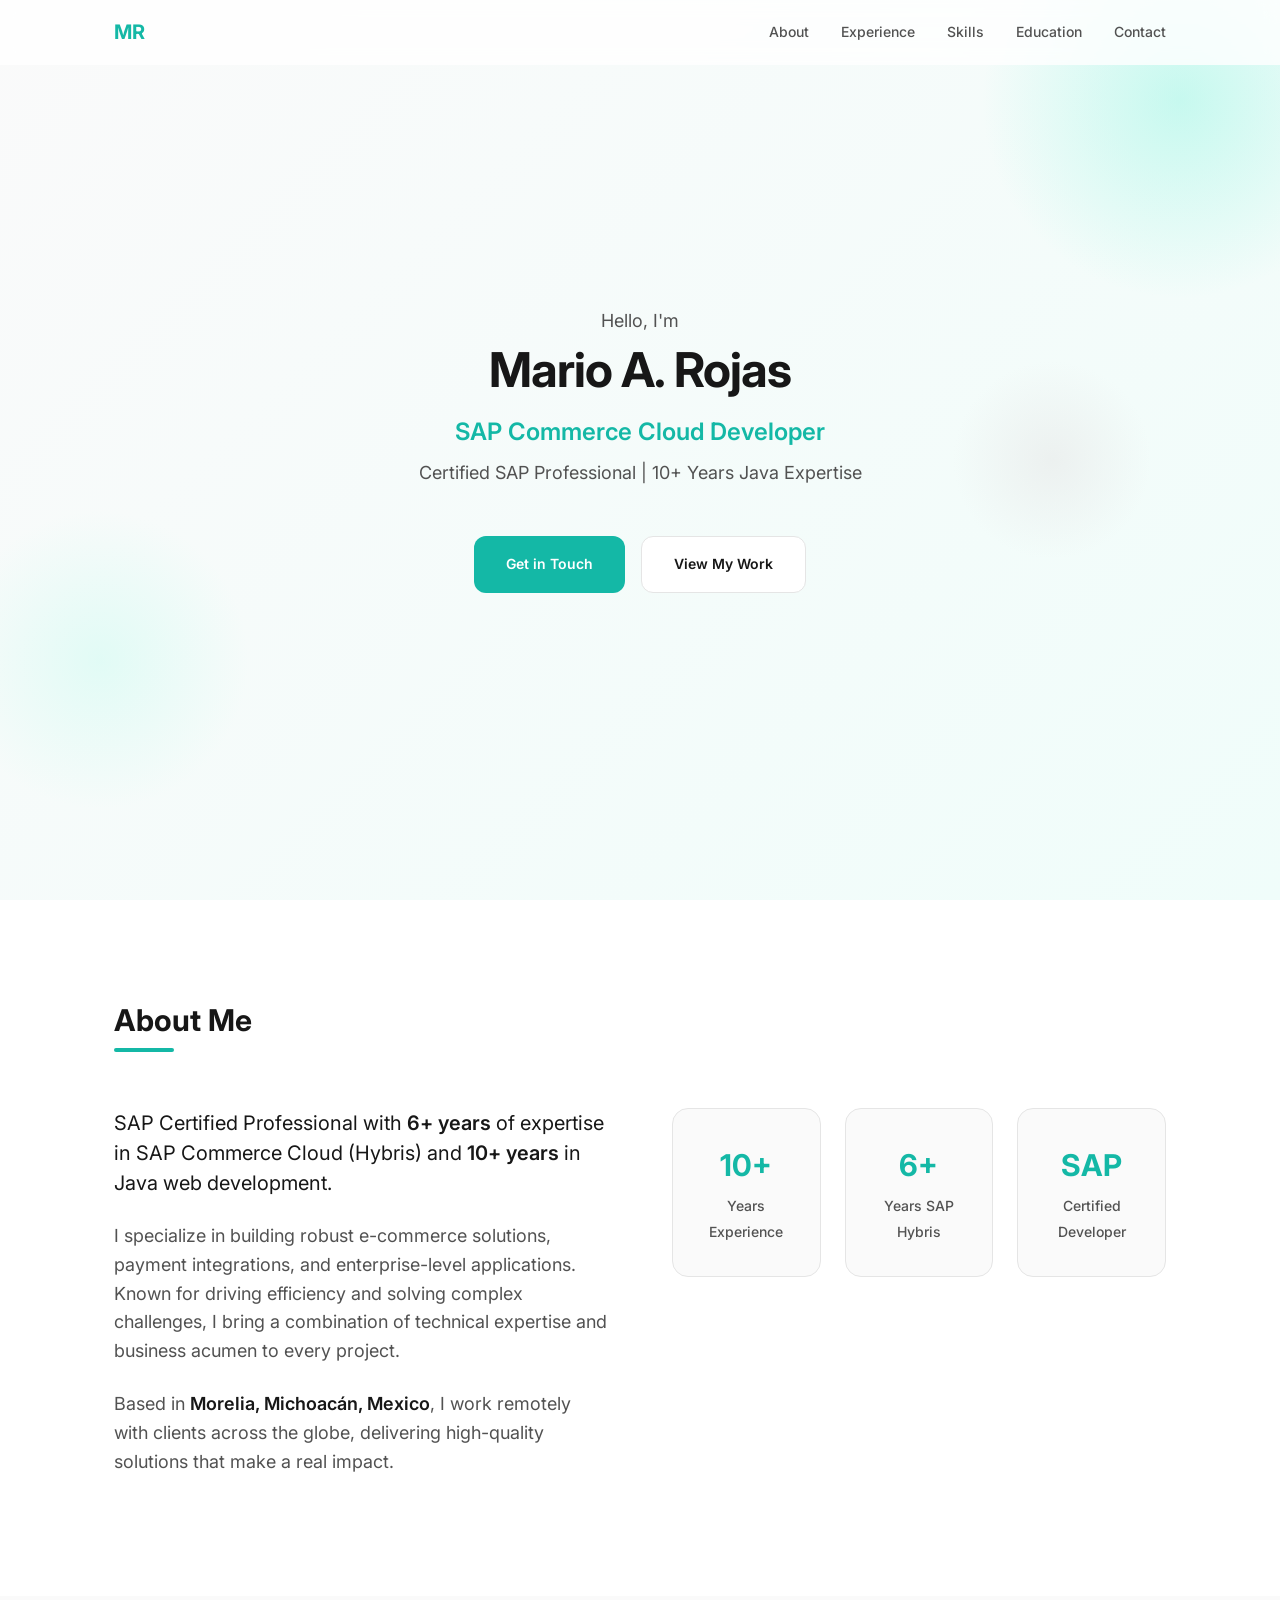
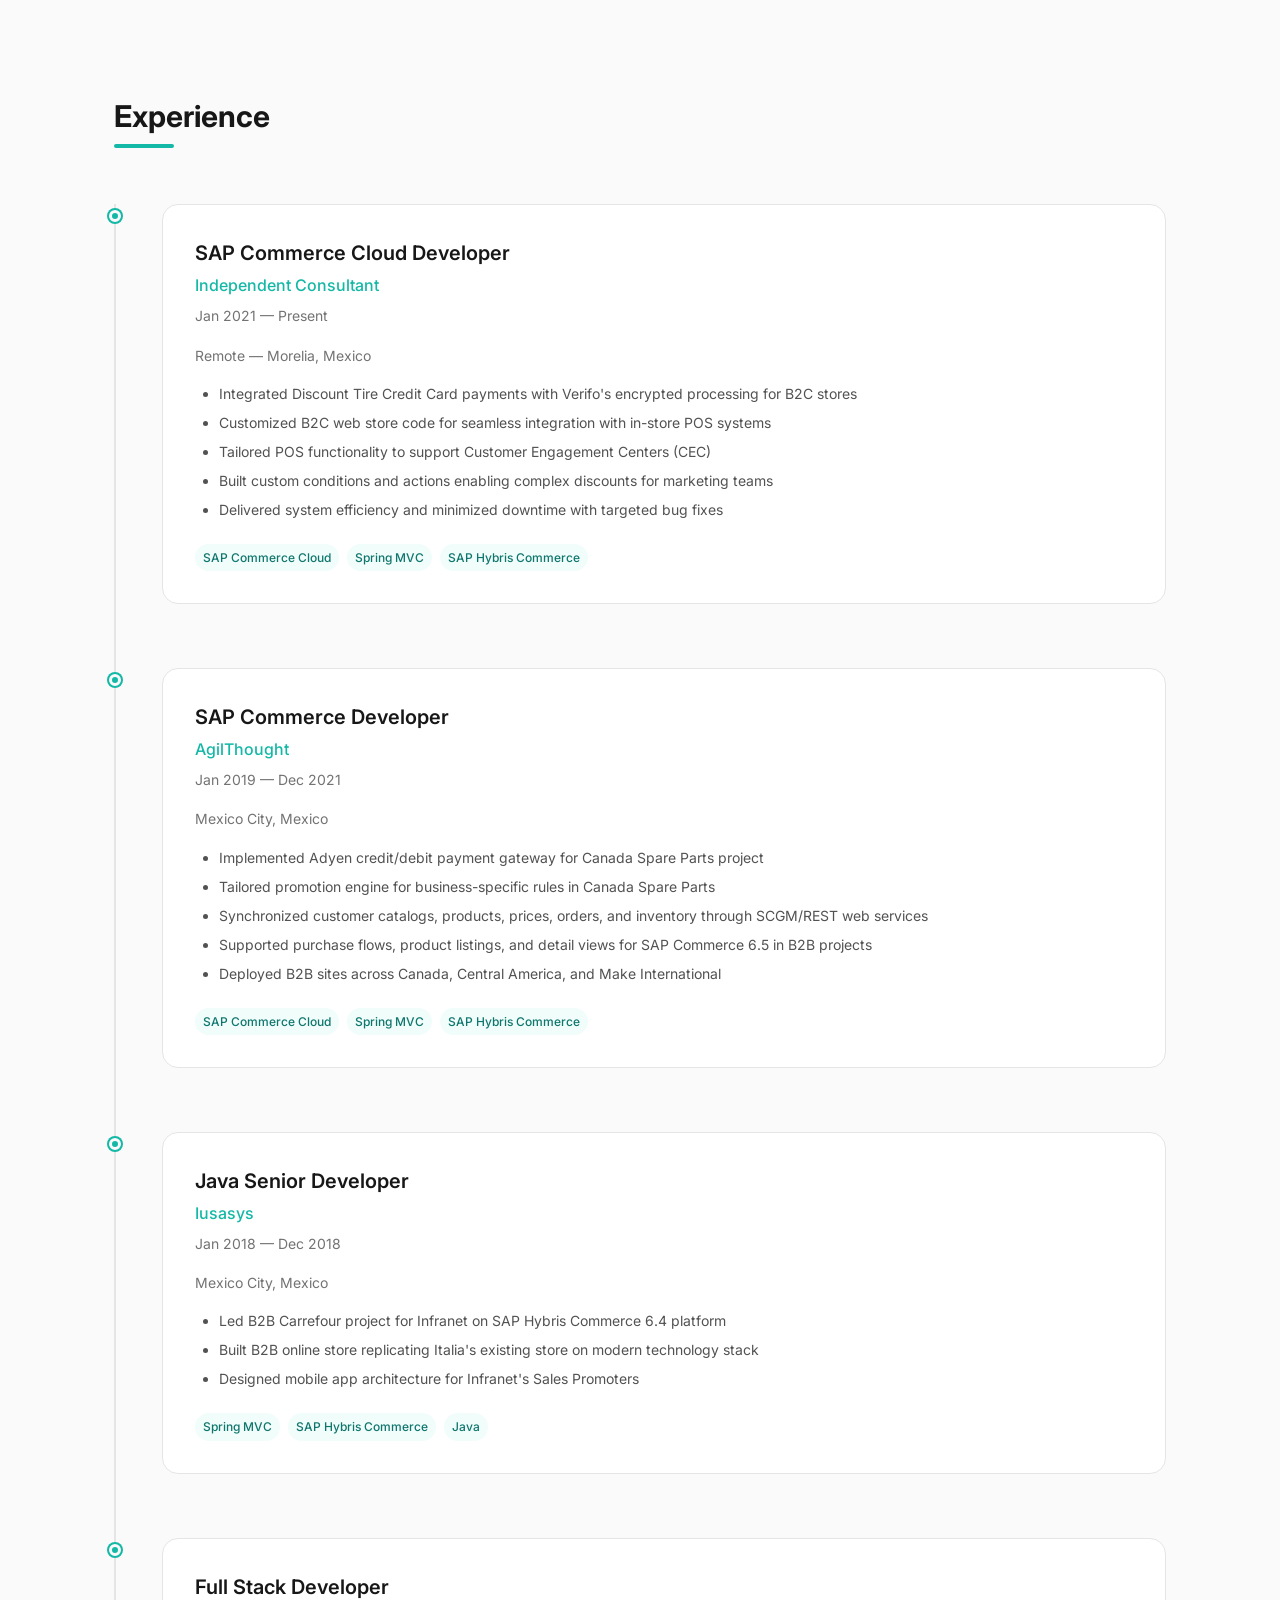
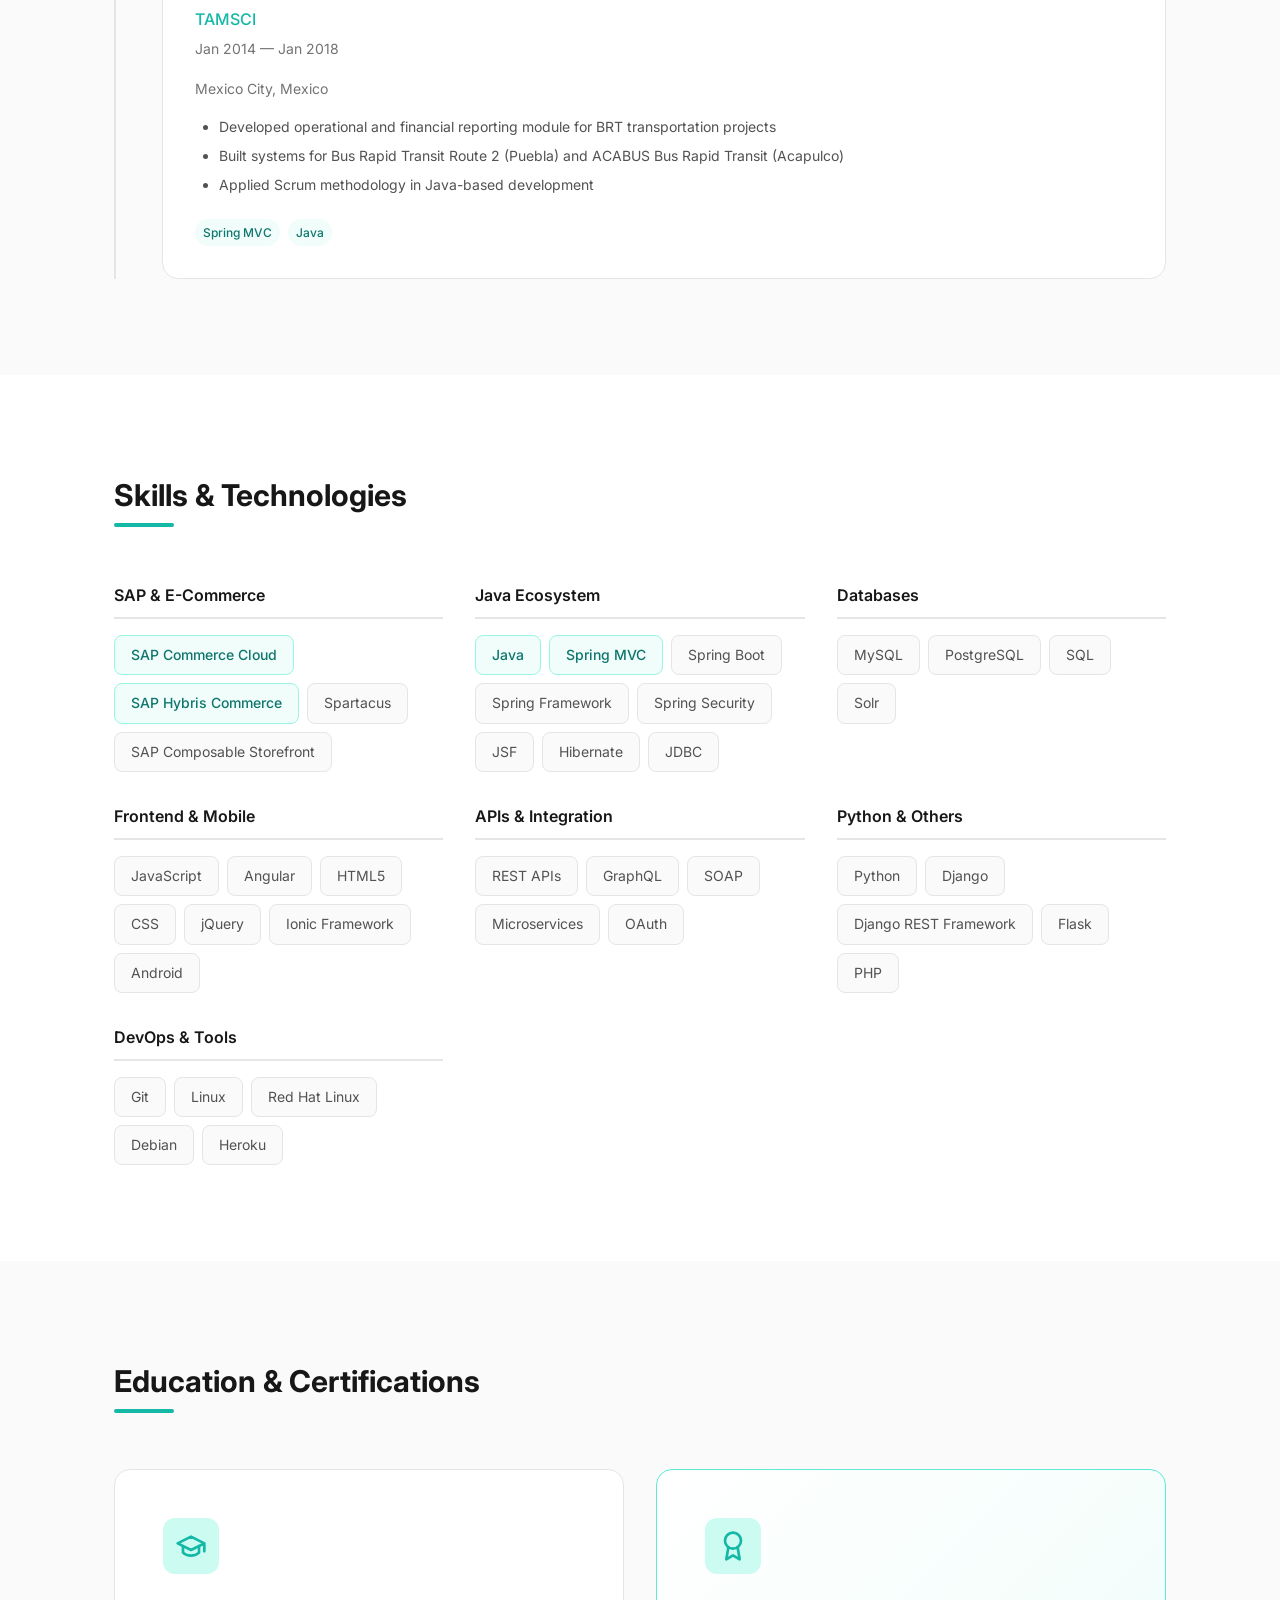
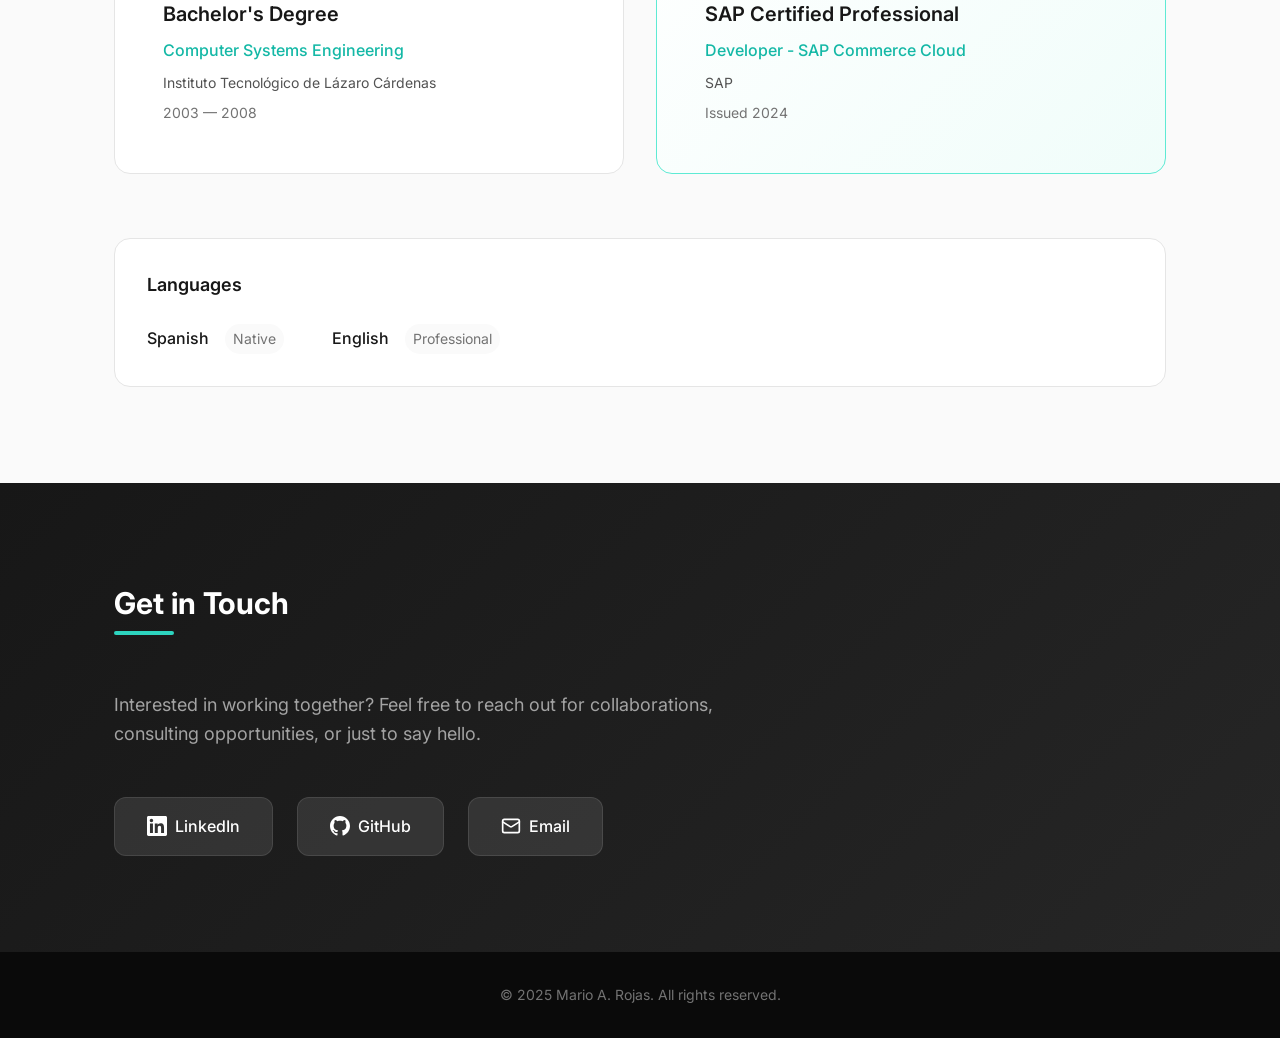
==== index.html @ 33bb339a "Add personal portfolio website with minimalist design Create a clean, aesthetic personal site featur" ====
<!DOCTYPE html>
<html lang="en">
<head>
    <meta charset="UTF-8">
    <meta name="viewport" content="width=device-width, initial-scale=1.0">
    <meta name="description" content="Mario A. Rojas - Certified SAP Commerce Cloud Developer with 10+ years of Java expertise">
    <title>Mario A. Rojas | SAP Commerce Cloud Developer</title>
    <link rel="stylesheet" href="styles.css">
    <link rel="preconnect" href="https://fonts.googleapis.com">
    <link rel="preconnect" href="https://fonts.gstatic.com" crossorigin>
    <link href="https://fonts.googleapis.com/css2?family=Inter:wght@300;400;500;600;700&display=swap" rel="stylesheet">
</head>
<body>
    <nav class="navbar">
        <div class="nav-container">
            <a href="#" class="nav-logo">MR</a>
            <ul class="nav-menu">
                <li><a href="#about">About</a></li>
                <li><a href="#experience">Experience</a></li>
                <li><a href="#skills">Skills</a></li>
                <li><a href="#education">Education</a></li>
                <li><a href="#contact">Contact</a></li>
            </ul>
            <button class="nav-toggle" aria-label="Toggle navigation">
                <span></span>
                <span></span>
                <span></span>
            </button>
        </div>
    </nav>

    <header class="hero">
        <div class="hero-content">
            <p class="hero-greeting">Hello, I'm</p>
            <h1 class="hero-name">Mario A. Rojas</h1>
            <p class="hero-title">SAP Commerce Cloud Developer</p>
            <p class="hero-subtitle">Certified SAP Professional | 10+ Years Java Expertise</p>
            <div class="hero-cta">
                <a href="#contact" class="btn btn-primary">Get in Touch</a>
                <a href="#experience" class="btn btn-secondary">View My Work</a>
            </div>
        </div>
        <div class="hero-decoration">
            <div class="decoration-circle"></div>
            <div class="decoration-circle"></div>
            <div class="decoration-circle"></div>
        </div>
    </header>

    <main>
        <section id="about" class="section about">
            <div class="container">
                <h2 class="section-title">About Me</h2>
                <div class="about-content">
                    <div class="about-text">
                        <p class="about-lead">
                            SAP Certified Professional with <strong>6+ years</strong> of expertise in SAP Commerce Cloud (Hybris)
                            and <strong>10+ years</strong> in Java web development.
                        </p>
                        <p>
                            I specialize in building robust e-commerce solutions, payment integrations, and
                            enterprise-level applications. Known for driving efficiency and solving complex challenges,
                            I bring a combination of technical expertise and business acumen to every project.
                        </p>
                        <p>
                            Based in <strong>Morelia, Michoacán, Mexico</strong>, I work remotely with clients
                            across the globe, delivering high-quality solutions that make a real impact.
                        </p>
                    </div>
                    <div class="about-highlights">
                        <div class="highlight-card">
                            <span class="highlight-number">10+</span>
                            <span class="highlight-label">Years Experience</span>
                        </div>
                        <div class="highlight-card">
                            <span class="highlight-number">6+</span>
                            <span class="highlight-label">Years SAP Hybris</span>
                        </div>
                        <div class="highlight-card">
                            <span class="highlight-number">SAP</span>
                            <span class="highlight-label">Certified Developer</span>
                        </div>
                    </div>
                </div>
            </div>
        </section>

        <section id="experience" class="section experience">
            <div class="container">
                <h2 class="section-title">Experience</h2>
                <div class="timeline">
                    <div class="timeline-item">
                        <div class="timeline-marker"></div>
                        <div class="timeline-content">
                            <div class="timeline-header">
                                <h3>SAP Commerce Cloud Developer</h3>
                                <span class="timeline-company">Independent Consultant</span>
                                <span class="timeline-date">Jan 2021 — Present</span>
                            </div>
                            <p class="timeline-location">Remote — Morelia, Mexico</p>
                            <ul class="timeline-achievements">
                                <li>Integrated Discount Tire Credit Card payments with Verifo's encrypted processing for B2C stores</li>
                                <li>Customized B2C web store code for seamless integration with in-store POS systems</li>
                                <li>Tailored POS functionality to support Customer Engagement Centers (CEC)</li>
                                <li>Built custom conditions and actions enabling complex discounts for marketing teams</li>
                                <li>Delivered system efficiency and minimized downtime with targeted bug fixes</li>
                            </ul>
                            <div class="timeline-tags">
                                <span>SAP Commerce Cloud</span>
                                <span>Spring MVC</span>
                                <span>SAP Hybris Commerce</span>
                            </div>
                        </div>
                    </div>

                    <div class="timeline-item">
                        <div class="timeline-marker"></div>
                        <div class="timeline-content">
                            <div class="timeline-header">
                                <h3>SAP Commerce Developer</h3>
                                <span class="timeline-company">AgilThought</span>
                                <span class="timeline-date">Jan 2019 — Dec 2021</span>
                            </div>
                            <p class="timeline-location">Mexico City, Mexico</p>
                            <ul class="timeline-achievements">
                                <li>Implemented Adyen credit/debit payment gateway for Canada Spare Parts project</li>
                                <li>Tailored promotion engine for business-specific rules in Canada Spare Parts</li>
                                <li>Synchronized customer catalogs, products, prices, orders, and inventory through SCGM/REST web services</li>
                                <li>Supported purchase flows, product listings, and detail views for SAP Commerce 6.5 in B2B projects</li>
                                <li>Deployed B2B sites across Canada, Central America, and Make International</li>
                            </ul>
                            <div class="timeline-tags">
                                <span>SAP Commerce Cloud</span>
                                <span>Spring MVC</span>
                                <span>SAP Hybris Commerce</span>
                            </div>
                        </div>
                    </div>

                    <div class="timeline-item">
                        <div class="timeline-marker"></div>
                        <div class="timeline-content">
                            <div class="timeline-header">
                                <h3>Java Senior Developer</h3>
                                <span class="timeline-company">Iusasys</span>
                                <span class="timeline-date">Jan 2018 — Dec 2018</span>
                            </div>
                            <p class="timeline-location">Mexico City, Mexico</p>
                            <ul class="timeline-achievements">
                                <li>Led B2B Carrefour project for Infranet on SAP Hybris Commerce 6.4 platform</li>
                                <li>Built B2B online store replicating Italia's existing store on modern technology stack</li>
                                <li>Designed mobile app architecture for Infranet's Sales Promoters</li>
                            </ul>
                            <div class="timeline-tags">
                                <span>Spring MVC</span>
                                <span>SAP Hybris Commerce</span>
                                <span>Java</span>
                            </div>
                        </div>
                    </div>

                    <div class="timeline-item">
                        <div class="timeline-marker"></div>
                        <div class="timeline-content">
                            <div class="timeline-header">
                                <h3>Full Stack Developer</h3>
                                <span class="timeline-company">TAMSCI</span>
                                <span class="timeline-date">Jan 2014 — Jan 2018</span>
                            </div>
                            <p class="timeline-location">Mexico City, Mexico</p>
                            <ul class="timeline-achievements">
                                <li>Developed operational and financial reporting module for BRT transportation projects</li>
                                <li>Built systems for Bus Rapid Transit Route 2 (Puebla) and ACABUS Bus Rapid Transit (Acapulco)</li>
                                <li>Applied Scrum methodology in Java-based development</li>
                            </ul>
                            <div class="timeline-tags">
                                <span>Spring MVC</span>
                                <span>Java</span>
                            </div>
                        </div>
                    </div>
                </div>
            </div>
        </section>

        <section id="skills" class="section skills">
            <div class="container">
                <h2 class="section-title">Skills & Technologies</h2>
                <div class="skills-grid">
                    <div class="skill-category">
                        <h3>SAP & E-Commerce</h3>
                        <div class="skill-tags">
                            <span class="skill-tag featured">SAP Commerce Cloud</span>
                            <span class="skill-tag featured">SAP Hybris Commerce</span>
                            <span class="skill-tag">Spartacus</span>
                            <span class="skill-tag">SAP Composable Storefront</span>
                        </div>
                    </div>

                    <div class="skill-category">
                        <h3>Java Ecosystem</h3>
                        <div class="skill-tags">
                            <span class="skill-tag featured">Java</span>
                            <span class="skill-tag featured">Spring MVC</span>
                            <span class="skill-tag">Spring Boot</span>
                            <span class="skill-tag">Spring Framework</span>
                            <span class="skill-tag">Spring Security</span>
                            <span class="skill-tag">JSF</span>
                            <span class="skill-tag">Hibernate</span>
                            <span class="skill-tag">JDBC</span>
                        </div>
                    </div>

                    <div class="skill-category">
                        <h3>Databases</h3>
                        <div class="skill-tags">
                            <span class="skill-tag">MySQL</span>
                            <span class="skill-tag">PostgreSQL</span>
                            <span class="skill-tag">SQL</span>
                            <span class="skill-tag">Solr</span>
                        </div>
                    </div>

                    <div class="skill-category">
                        <h3>Frontend & Mobile</h3>
                        <div class="skill-tags">
                            <span class="skill-tag">JavaScript</span>
                            <span class="skill-tag">Angular</span>
                            <span class="skill-tag">HTML5</span>
                            <span class="skill-tag">CSS</span>
                            <span class="skill-tag">jQuery</span>
                            <span class="skill-tag">Ionic Framework</span>
                            <span class="skill-tag">Android</span>
                        </div>
                    </div>

                    <div class="skill-category">
                        <h3>APIs & Integration</h3>
                        <div class="skill-tags">
                            <span class="skill-tag">REST APIs</span>
                            <span class="skill-tag">GraphQL</span>
                            <span class="skill-tag">SOAP</span>
                            <span class="skill-tag">Microservices</span>
                            <span class="skill-tag">OAuth</span>
                        </div>
                    </div>

                    <div class="skill-category">
                        <h3>Python & Others</h3>
                        <div class="skill-tags">
                            <span class="skill-tag">Python</span>
                            <span class="skill-tag">Django</span>
                            <span class="skill-tag">Django REST Framework</span>
                            <span class="skill-tag">Flask</span>
                            <span class="skill-tag">PHP</span>
                        </div>
                    </div>

                    <div class="skill-category">
                        <h3>DevOps & Tools</h3>
                        <div class="skill-tags">
                            <span class="skill-tag">Git</span>
                            <span class="skill-tag">Linux</span>
                            <span class="skill-tag">Red Hat Linux</span>
                            <span class="skill-tag">Debian</span>
                            <span class="skill-tag">Heroku</span>
                        </div>
                    </div>
                </div>
            </div>
        </section>

        <section id="education" class="section education">
            <div class="container">
                <h2 class="section-title">Education & Certifications</h2>
                <div class="education-grid">
                    <div class="education-card">
                        <div class="education-icon">
                            <svg xmlns="http://www.w3.org/2000/svg" width="32" height="32" viewBox="0 0 24 24" fill="none" stroke="currentColor" stroke-width="2" stroke-linecap="round" stroke-linejoin="round">
                                <path d="M22 10v6M2 10l10-5 10 5-10 5z"/>
                                <path d="M6 12v5c3 3 9 3 12 0v-5"/>
                            </svg>
                        </div>
                        <h3>Bachelor's Degree</h3>
                        <p class="education-field">Computer Systems Engineering</p>
                        <p class="education-school">Instituto Tecnológico de Lázaro Cárdenas</p>
                        <p class="education-date">2003 — 2008</p>
                    </div>

                    <div class="education-card certification">
                        <div class="education-icon">
                            <svg xmlns="http://www.w3.org/2000/svg" width="32" height="32" viewBox="0 0 24 24" fill="none" stroke="currentColor" stroke-width="2" stroke-linecap="round" stroke-linejoin="round">
                                <circle cx="12" cy="8" r="6"/>
                                <path d="M15.477 12.89 17 22l-5-3-5 3 1.523-9.11"/>
                            </svg>
                        </div>
                        <h3>SAP Certified Professional</h3>
                        <p class="education-field">Developer - SAP Commerce Cloud</p>
                        <p class="education-school">SAP</p>
                        <p class="education-date">Issued 2024</p>
                    </div>
                </div>

                <div class="languages">
                    <h3>Languages</h3>
                    <div class="language-list">
                        <div class="language-item">
                            <span class="language-name">Spanish</span>
                            <span class="language-level">Native</span>
                        </div>
                        <div class="language-item">
                            <span class="language-name">English</span>
                            <span class="language-level">Professional</span>
                        </div>
                    </div>
                </div>
            </div>
        </section>

        <section id="contact" class="section contact">
            <div class="container">
                <h2 class="section-title">Get in Touch</h2>
                <p class="contact-intro">
                    Interested in working together? Feel free to reach out for collaborations,
                    consulting opportunities, or just to say hello.
                </p>
                <div class="contact-links">
                    <a href="https://www.linkedin.com/in/mariorojas" class="contact-link" target="_blank" rel="noopener noreferrer">
                        <svg xmlns="http://www.w3.org/2000/svg" width="24" height="24" viewBox="0 0 24 24" fill="currentColor">
                            <path d="M20.447 20.452h-3.554v-5.569c0-1.328-.027-3.037-1.852-3.037-1.853 0-2.136 1.445-2.136 2.939v5.667H9.351V9h3.414v1.561h.046c.477-.9 1.637-1.85 3.37-1.85 3.601 0 4.267 2.37 4.267 5.455v6.286zM5.337 7.433c-1.144 0-2.063-.926-2.063-2.065 0-1.138.92-2.063 2.063-2.063 1.14 0 2.064.925 2.064 2.063 0 1.139-.925 2.065-2.064 2.065zm1.782 13.019H3.555V9h3.564v11.452zM22.225 0H1.771C.792 0 0 .774 0 1.729v20.542C0 23.227.792 24 1.771 24h20.451C23.2 24 24 23.227 24 22.271V1.729C24 .774 23.2 0 22.222 0h.003z"/>
                        </svg>
                        <span>LinkedIn</span>
                    </a>
                    <a href="https://github.com/mariorojas" class="contact-link" target="_blank" rel="noopener noreferrer">
                        <svg xmlns="http://www.w3.org/2000/svg" width="24" height="24" viewBox="0 0 24 24" fill="currentColor">
                            <path d="M12 0c-6.626 0-12 5.373-12 12 0 5.302 3.438 9.8 8.207 11.387.599.111.793-.261.793-.577v-2.234c-3.338.726-4.033-1.416-4.033-1.416-.546-1.387-1.333-1.756-1.333-1.756-1.089-.745.083-.729.083-.729 1.205.084 1.839 1.237 1.839 1.237 1.07 1.834 2.807 1.304 3.492.997.107-.775.418-1.305.762-1.604-2.665-.305-5.467-1.334-5.467-5.931 0-1.311.469-2.381 1.236-3.221-.124-.303-.535-1.524.117-3.176 0 0 1.008-.322 3.301 1.23.957-.266 1.983-.399 3.003-.404 1.02.005 2.047.138 3.006.404 2.291-1.552 3.297-1.23 3.297-1.23.653 1.653.242 2.874.118 3.176.77.84 1.235 1.911 1.235 3.221 0 4.609-2.807 5.624-5.479 5.921.43.372.823 1.102.823 2.222v3.293c0 .319.192.694.801.576 4.765-1.589 8.199-6.086 8.199-11.386 0-6.627-5.373-12-12-12z"/>
                        </svg>
                        <span>GitHub</span>
                    </a>
                    <a href="mailto:contact@mariorojas.dev" class="contact-link">
                        <svg xmlns="http://www.w3.org/2000/svg" width="24" height="24" viewBox="0 0 24 24" fill="none" stroke="currentColor" stroke-width="2" stroke-linecap="round" stroke-linejoin="round">
                            <rect width="20" height="16" x="2" y="4" rx="2"/>
                            <path d="m22 7-8.97 5.7a1.94 1.94 0 0 1-2.06 0L2 7"/>
                        </svg>
                        <span>Email</span>
                    </a>
                </div>
            </div>
        </section>
    </main>

    <footer class="footer">
        <div class="container">
            <p>&copy; 2025 Mario A. Rojas. All rights reserved.</p>
        </div>
    </footer>

    <script>
        // Mobile navigation toggle
        const navToggle = document.querySelector('.nav-toggle');
        const navMenu = document.querySelector('.nav-menu');

        navToggle.addEventListener('click', () => {
            navMenu.classList.toggle('active');
            navToggle.classList.toggle('active');
        });

        // Close menu when clicking on a link
        document.querySelectorAll('.nav-menu a').forEach(link => {
            link.addEventListener('click', () => {
                navMenu.classList.remove('active');
                navToggle.classList.remove('active');
            });
        });

        // Smooth scroll for navigation links
        document.querySelectorAll('a[href^="#"]').forEach(anchor => {
            anchor.addEventListener('click', function (e) {
                e.preventDefault();
                const target = document.querySelector(this.getAttribute('href'));
                if (target) {
                    target.scrollIntoView({
                        behavior: 'smooth',
                        block: 'start'
                    });
                }
            });
        });

        // Navbar scroll effect
        window.addEventListener('scroll', () => {
            const navbar = document.querySelector('.navbar');
            if (window.scrollY > 50) {
                navbar.classList.add('scrolled');
            } else {
                navbar.classList.remove('scrolled');
            }
        });

        // Animate elements on scroll
        const observerOptions = {
            threshold: 0.1,
            rootMargin: '0px 0px -50px 0px'
        };

        const observer = new IntersectionObserver((entries) => {
            entries.forEach(entry => {
                if (entry.isIntersecting) {
                    entry.target.classList.add('animate');
                }
            });
        }, observerOptions);

        document.querySelectorAll('.timeline-item, .skill-category, .education-card, .highlight-card').forEach(el => {
            observer.observe(el);
        });
    </script>
</body>
</html>
---- styles.css ----
/* ===== CSS Variables ===== */
:root {
    /* Gray Scale */
    --gray-50: #fafafa;
    --gray-100: #f5f5f5;
    --gray-200: #e5e5e5;
    --gray-300: #d4d4d4;
    --gray-400: #a3a3a3;
    --gray-500: #737373;
    --gray-600: #525252;
    --gray-700: #404040;
    --gray-800: #262626;
    --gray-900: #171717;
    --gray-950: #0a0a0a;

    /* Mint Color Palette */
    --mint-50: #f0fdfa;
    --mint-100: #ccfbf1;
    --mint-200: #99f6e4;
    --mint-300: #5eead4;
    --mint-400: #2dd4bf;
    --mint-500: #14b8a6;
    --mint-600: #0d9488;
    --mint-700: #0f766e;
    --mint-800: #115e59;
    --mint-900: #134e4a;

    /* Semantic Colors */
    --background: var(--gray-50);
    --surface: #ffffff;
    --text-primary: var(--gray-900);
    --text-secondary: var(--gray-600);
    --text-tertiary: var(--gray-500);
    --border: var(--gray-200);
    --accent: var(--mint-500);
    --accent-light: var(--mint-100);
    --accent-dark: var(--mint-700);

    /* Spacing */
    --space-xs: 0.25rem;
    --space-sm: 0.5rem;
    --space-md: 1rem;
    --space-lg: 1.5rem;
    --space-xl: 2rem;
    --space-2xl: 3rem;
    --space-3xl: 4rem;
    --space-4xl: 6rem;

    /* Typography */
    --font-family: 'Inter', -apple-system, BlinkMacSystemFont, 'Segoe UI', Roboto, sans-serif;
    --font-size-xs: 0.75rem;
    --font-size-sm: 0.875rem;
    --font-size-base: 1rem;
    --font-size-lg: 1.125rem;
    --font-size-xl: 1.25rem;
    --font-size-2xl: 1.5rem;
    --font-size-3xl: 1.875rem;
    --font-size-4xl: 2.25rem;
    --font-size-5xl: 3rem;
    --font-size-6xl: 3.75rem;

    /* Transitions */
    --transition-fast: 150ms ease;
    --transition-base: 250ms ease;
    --transition-slow: 350ms ease;

    /* Shadows */
    --shadow-sm: 0 1px 2px 0 rgb(0 0 0 / 0.05);
    --shadow-md: 0 4px 6px -1px rgb(0 0 0 / 0.1), 0 2px 4px -2px rgb(0 0 0 / 0.1);
    --shadow-lg: 0 10px 15px -3px rgb(0 0 0 / 0.1), 0 4px 6px -4px rgb(0 0 0 / 0.1);
    --shadow-xl: 0 20px 25px -5px rgb(0 0 0 / 0.1), 0 8px 10px -6px rgb(0 0 0 / 0.1);

    /* Border Radius */
    --radius-sm: 0.25rem;
    --radius-md: 0.5rem;
    --radius-lg: 0.75rem;
    --radius-xl: 1rem;
    --radius-full: 9999px;
}

/* ===== Reset & Base ===== */
*,
*::before,
*::after {
    box-sizing: border-box;
    margin: 0;
    padding: 0;
}

html {
    scroll-behavior: smooth;
}

body {
    font-family: var(--font-family);
    font-size: var(--font-size-base);
    line-height: 1.6;
    color: var(--text-primary);
    background-color: var(--background);
    -webkit-font-smoothing: antialiased;
    -moz-osx-font-smoothing: grayscale;
}

img {
    max-width: 100%;
    height: auto;
    display: block;
}

a {
    color: inherit;
    text-decoration: none;
}

ul {
    list-style: none;
}

/* ===== Utility Classes ===== */
.container {
    width: 100%;
    max-width: 1100px;
    margin: 0 auto;
    padding: 0 var(--space-lg);
}

.section {
    padding: var(--space-4xl) 0;
}

.section-title {
    font-size: var(--font-size-3xl);
    font-weight: 700;
    color: var(--text-primary);
    margin-bottom: var(--space-3xl);
    position: relative;
    display: inline-block;
}

.section-title::after {
    content: '';
    position: absolute;
    bottom: -8px;
    left: 0;
    width: 60px;
    height: 4px;
    background: var(--accent);
    border-radius: var(--radius-full);
}

/* ===== Navigation ===== */
.navbar {
    position: fixed;
    top: 0;
    left: 0;
    right: 0;
    z-index: 1000;
    background: rgba(255, 255, 255, 0.8);
    backdrop-filter: blur(10px);
    -webkit-backdrop-filter: blur(10px);
    border-bottom: 1px solid transparent;
    transition: var(--transition-base);
}

.navbar.scrolled {
    background: rgba(255, 255, 255, 0.95);
    border-bottom-color: var(--border);
    box-shadow: var(--shadow-sm);
}

.nav-container {
    max-width: 1100px;
    margin: 0 auto;
    padding: var(--space-md) var(--space-lg);
    display: flex;
    align-items: center;
    justify-content: space-between;
}

.nav-logo {
    font-size: var(--font-size-xl);
    font-weight: 700;
    color: var(--accent);
    letter-spacing: -0.02em;
}

.nav-menu {
    display: flex;
    gap: var(--space-xl);
}

.nav-menu a {
    font-size: var(--font-size-sm);
    font-weight: 500;
    color: var(--text-secondary);
    transition: var(--transition-fast);
    position: relative;
}

.nav-menu a::after {
    content: '';
    position: absolute;
    bottom: -4px;
    left: 0;
    width: 0;
    height: 2px;
    background: var(--accent);
    transition: var(--transition-fast);
}

.nav-menu a:hover {
    color: var(--text-primary);
}

.nav-menu a:hover::after {
    width: 100%;
}

.nav-toggle {
    display: none;
    flex-direction: column;
    gap: 5px;
    background: none;
    border: none;
    cursor: pointer;
    padding: var(--space-sm);
}

.nav-toggle span {
    width: 24px;
    height: 2px;
    background: var(--text-primary);
    transition: var(--transition-fast);
}

/* ===== Hero Section ===== */
.hero {
    min-height: 100vh;
    display: flex;
    align-items: center;
    justify-content: center;
    position: relative;
    overflow: hidden;
    padding: var(--space-4xl) var(--space-lg);
    background: linear-gradient(135deg, var(--gray-50) 0%, var(--mint-50) 100%);
}

.hero-content {
    text-align: center;
    position: relative;
    z-index: 1;
}

.hero-greeting {
    font-size: var(--font-size-lg);
    color: var(--text-secondary);
    margin-bottom: var(--space-sm);
}

.hero-name {
    font-size: var(--font-size-5xl);
    font-weight: 700;
    color: var(--text-primary);
    letter-spacing: -0.02em;
    margin-bottom: var(--space-md);
    line-height: 1.1;
}

.hero-title {
    font-size: var(--font-size-2xl);
    font-weight: 600;
    color: var(--accent);
    margin-bottom: var(--space-sm);
}

.hero-subtitle {
    font-size: var(--font-size-lg);
    color: var(--text-secondary);
    margin-bottom: var(--space-2xl);
}

.hero-cta {
    display: flex;
    gap: var(--space-md);
    justify-content: center;
    flex-wrap: wrap;
}

.btn {
    display: inline-flex;
    align-items: center;
    justify-content: center;
    padding: var(--space-md) var(--space-xl);
    font-size: var(--font-size-sm);
    font-weight: 600;
    border-radius: var(--radius-lg);
    transition: var(--transition-base);
    cursor: pointer;
    border: none;
}

.btn-primary {
    background: var(--accent);
    color: white;
}

.btn-primary:hover {
    background: var(--accent-dark);
    transform: translateY(-2px);
    box-shadow: var(--shadow-lg);
}

.btn-secondary {
    background: var(--surface);
    color: var(--text-primary);
    border: 1px solid var(--border);
}

.btn-secondary:hover {
    border-color: var(--accent);
    color: var(--accent);
    transform: translateY(-2px);
}

.hero-decoration {
    position: absolute;
    top: 0;
    left: 0;
    right: 0;
    bottom: 0;
    pointer-events: none;
}

.decoration-circle {
    position: absolute;
    border-radius: 50%;
    opacity: 0.5;
}

.decoration-circle:nth-child(1) {
    width: 400px;
    height: 400px;
    background: radial-gradient(circle, var(--mint-200) 0%, transparent 70%);
    top: -100px;
    right: -100px;
}

.decoration-circle:nth-child(2) {
    width: 300px;
    height: 300px;
    background: radial-gradient(circle, var(--mint-100) 0%, transparent 70%);
    bottom: 10%;
    left: -50px;
}

.decoration-circle:nth-child(3) {
    width: 200px;
    height: 200px;
    background: radial-gradient(circle, var(--gray-200) 0%, transparent 70%);
    top: 40%;
    right: 10%;
}

/* ===== About Section ===== */
.about {
    background: var(--surface);
}

.about-content {
    display: grid;
    grid-template-columns: 1fr 1fr;
    gap: var(--space-3xl);
    align-items: start;
}

.about-text {
    font-size: var(--font-size-lg);
    color: var(--text-secondary);
}

.about-text p {
    margin-bottom: var(--space-lg);
}

.about-text strong {
    color: var(--text-primary);
    font-weight: 600;
}

.about-lead {
    font-size: var(--font-size-xl);
    color: var(--text-primary);
    line-height: 1.5;
}

.about-highlights {
    display: grid;
    grid-template-columns: repeat(3, 1fr);
    gap: var(--space-lg);
}

.highlight-card {
    background: var(--background);
    padding: var(--space-xl);
    border-radius: var(--radius-xl);
    text-align: center;
    border: 1px solid var(--border);
    transition: var(--transition-base);
    opacity: 0;
    transform: translateY(20px);
}

.highlight-card.animate {
    opacity: 1;
    transform: translateY(0);
}

.highlight-card:hover {
    border-color: var(--accent);
    box-shadow: var(--shadow-md);
}

.highlight-number {
    display: block;
    font-size: var(--font-size-3xl);
    font-weight: 700;
    color: var(--accent);
    margin-bottom: var(--space-xs);
}

.highlight-label {
    font-size: var(--font-size-sm);
    color: var(--text-secondary);
    font-weight: 500;
}

/* ===== Experience Section ===== */
.experience {
    background: var(--background);
}

.timeline {
    position: relative;
    padding-left: var(--space-2xl);
}

.timeline::before {
    content: '';
    position: absolute;
    left: 0;
    top: 0;
    bottom: 0;
    width: 2px;
    background: var(--border);
}

.timeline-item {
    position: relative;
    padding-bottom: var(--space-3xl);
    opacity: 0;
    transform: translateX(-20px);
    transition: var(--transition-slow);
}

.timeline-item.animate {
    opacity: 1;
    transform: translateX(0);
}

.timeline-item:last-child {
    padding-bottom: 0;
}

.timeline-marker {
    position: absolute;
    left: calc(-1 * var(--space-2xl) - 5px);
    top: 6px;
    width: 12px;
    height: 12px;
    background: var(--accent);
    border-radius: 50%;
    border: 3px solid var(--background);
    box-shadow: 0 0 0 2px var(--accent);
}

.timeline-content {
    background: var(--surface);
    padding: var(--space-xl);
    border-radius: var(--radius-xl);
    border: 1px solid var(--border);
    transition: var(--transition-base);
}

.timeline-content:hover {
    box-shadow: var(--shadow-md);
    border-color: var(--mint-200);
}

.timeline-header {
    margin-bottom: var(--space-md);
}

.timeline-header h3 {
    font-size: var(--font-size-xl);
    font-weight: 600;
    color: var(--text-primary);
    margin-bottom: var(--space-xs);
}

.timeline-company {
    display: block;
    font-size: var(--font-size-base);
    font-weight: 500;
    color: var(--accent);
    margin-bottom: var(--space-xs);
}

.timeline-date {
    font-size: var(--font-size-sm);
    color: var(--text-tertiary);
}

.timeline-location {
    font-size: var(--font-size-sm);
    color: var(--text-tertiary);
    margin-bottom: var(--space-md);
}

.timeline-achievements {
    list-style: disc;
    padding-left: var(--space-lg);
    margin-bottom: var(--space-lg);
}

.timeline-achievements li {
    font-size: var(--font-size-sm);
    color: var(--text-secondary);
    margin-bottom: var(--space-sm);
    line-height: 1.5;
}

.timeline-tags {
    display: flex;
    flex-wrap: wrap;
    gap: var(--space-sm);
}

.timeline-tags span {
    font-size: var(--font-size-xs);
    font-weight: 500;
    padding: var(--space-xs) var(--space-sm);
    background: var(--mint-50);
    color: var(--mint-700);
    border-radius: var(--radius-full);
}

/* ===== Skills Section ===== */
.skills {
    background: var(--surface);
}

.skills-grid {
    display: grid;
    grid-template-columns: repeat(auto-fit, minmax(280px, 1fr));
    gap: var(--space-xl);
}

.skill-category {
    opacity: 0;
    transform: translateY(20px);
    transition: var(--transition-slow);
}

.skill-category.animate {
    opacity: 1;
    transform: translateY(0);
}

.skill-category h3 {
    font-size: var(--font-size-base);
    font-weight: 600;
    color: var(--text-primary);
    margin-bottom: var(--space-md);
    padding-bottom: var(--space-sm);
    border-bottom: 2px solid var(--border);
}

.skill-tags {
    display: flex;
    flex-wrap: wrap;
    gap: var(--space-sm);
}

.skill-tag {
    font-size: var(--font-size-sm);
    padding: var(--space-sm) var(--space-md);
    background: var(--background);
    color: var(--text-secondary);
    border-radius: var(--radius-md);
    border: 1px solid var(--border);
    transition: var(--transition-fast);
}

.skill-tag:hover {
    border-color: var(--accent);
    color: var(--accent);
}

.skill-tag.featured {
    background: var(--mint-50);
    color: var(--mint-700);
    border-color: var(--mint-200);
    font-weight: 500;
}

/* ===== Education Section ===== */
.education {
    background: var(--background);
}

.education-grid {
    display: grid;
    grid-template-columns: repeat(auto-fit, minmax(300px, 1fr));
    gap: var(--space-xl);
    margin-bottom: var(--space-3xl);
}

.education-card {
    background: var(--surface);
    padding: var(--space-2xl);
    border-radius: var(--radius-xl);
    border: 1px solid var(--border);
    transition: var(--transition-base);
    opacity: 0;
    transform: translateY(20px);
}

.education-card.animate {
    opacity: 1;
    transform: translateY(0);
}

.education-card:hover {
    box-shadow: var(--shadow-md);
    border-color: var(--mint-200);
}

.education-card.certification {
    border-color: var(--mint-300);
    background: linear-gradient(135deg, var(--surface) 0%, var(--mint-50) 100%);
}

.education-icon {
    width: 56px;
    height: 56px;
    background: var(--mint-100);
    color: var(--accent);
    border-radius: var(--radius-lg);
    display: flex;
    align-items: center;
    justify-content: center;
    margin-bottom: var(--space-lg);
}

.education-card h3 {
    font-size: var(--font-size-xl);
    font-weight: 600;
    color: var(--text-primary);
    margin-bottom: var(--space-sm);
}

.education-field {
    font-size: var(--font-size-base);
    color: var(--accent);
    font-weight: 500;
    margin-bottom: var(--space-sm);
}

.education-school {
    font-size: var(--font-size-sm);
    color: var(--text-secondary);
    margin-bottom: var(--space-sm);
}

.education-date {
    font-size: var(--font-size-sm);
    color: var(--text-tertiary);
}

.languages {
    background: var(--surface);
    padding: var(--space-xl);
    border-radius: var(--radius-xl);
    border: 1px solid var(--border);
}

.languages h3 {
    font-size: var(--font-size-lg);
    font-weight: 600;
    color: var(--text-primary);
    margin-bottom: var(--space-lg);
}

.language-list {
    display: flex;
    gap: var(--space-2xl);
    flex-wrap: wrap;
}

.language-item {
    display: flex;
    align-items: center;
    gap: var(--space-md);
}

.language-name {
    font-size: var(--font-size-base);
    font-weight: 500;
    color: var(--text-primary);
}

.language-level {
    font-size: var(--font-size-sm);
    color: var(--text-tertiary);
    padding: var(--space-xs) var(--space-sm);
    background: var(--background);
    border-radius: var(--radius-full);
}

/* ===== Contact Section ===== */
.contact {
    background: linear-gradient(135deg, var(--gray-900) 0%, var(--gray-800) 100%);
    color: white;
}

.contact .section-title {
    color: white;
}

.contact .section-title::after {
    background: var(--mint-400);
}

.contact-intro {
    font-size: var(--font-size-lg);
    color: var(--gray-400);
    max-width: 600px;
    margin-bottom: var(--space-2xl);
}

.contact-links {
    display: flex;
    gap: var(--space-lg);
    flex-wrap: wrap;
}

.contact-link {
    display: flex;
    align-items: center;
    gap: var(--space-sm);
    padding: var(--space-md) var(--space-xl);
    background: rgba(255, 255, 255, 0.1);
    border-radius: var(--radius-lg);
    color: white;
    font-weight: 500;
    transition: var(--transition-base);
    border: 1px solid rgba(255, 255, 255, 0.1);
}

.contact-link:hover {
    background: var(--accent);
    border-color: var(--accent);
    transform: translateY(-2px);
}

.contact-link svg {
    width: 20px;
    height: 20px;
}

/* ===== Footer ===== */
.footer {
    background: var(--gray-950);
    color: var(--gray-500);
    padding: var(--space-xl) 0;
    text-align: center;
    font-size: var(--font-size-sm);
}

/* ===== Responsive Design ===== */
@media (max-width: 768px) {
    .nav-menu {
        position: fixed;
        top: 0;
        right: -100%;
        width: 100%;
        height: 100vh;
        background: var(--surface);
        flex-direction: column;
        justify-content: center;
        align-items: center;
        gap: var(--space-2xl);
        transition: var(--transition-base);
    }

    .nav-menu.active {
        right: 0;
    }

    .nav-menu a {
        font-size: var(--font-size-xl);
    }

    .nav-toggle {
        display: flex;
        z-index: 1001;
    }

    .nav-toggle.active span:nth-child(1) {
        transform: rotate(45deg) translate(5px, 5px);
    }

    .nav-toggle.active span:nth-child(2) {
        opacity: 0;
    }

    .nav-toggle.active span:nth-child(3) {
        transform: rotate(-45deg) translate(5px, -5px);
    }

    .hero-name {
        font-size: var(--font-size-4xl);
    }

    .hero-title {
        font-size: var(--font-size-xl);
    }

    .hero-subtitle {
        font-size: var(--font-size-base);
    }

    .about-content {
        grid-template-columns: 1fr;
        gap: var(--space-2xl);
    }

    .about-highlights {
        grid-template-columns: repeat(3, 1fr);
    }

    .highlight-card {
        padding: var(--space-md);
    }

    .highlight-number {
        font-size: var(--font-size-2xl);
    }

    .section {
        padding: var(--space-3xl) 0;
    }

    .section-title {
        font-size: var(--font-size-2xl);
    }

    .timeline {
        padding-left: var(--space-xl);
    }

    .timeline-marker {
        left: calc(-1 * var(--space-xl) - 5px);
    }

    .timeline-content {
        padding: var(--space-lg);
    }

    .education-grid {
        grid-template-columns: 1fr;
    }

    .contact-links {
        flex-direction: column;
    }

    .contact-link {
        justify-content: center;
    }
}

@media (max-width: 480px) {
    .hero-name {
        font-size: var(--font-size-3xl);
    }

    .about-highlights {
        grid-template-columns: 1fr;
    }

    .highlight-card {
        display: flex;
        align-items: center;
        gap: var(--space-md);
        text-align: left;
        padding: var(--space-lg);
    }

    .highlight-number {
        font-size: var(--font-size-2xl);
        margin-bottom: 0;
    }

    .hero-cta {
        flex-direction: column;
    }

    .btn {
        width: 100%;
    }
}

/* ===== Animation Delays ===== */
.timeline-item:nth-child(1) { transition-delay: 0.1s; }
.timeline-item:nth-child(2) { transition-delay: 0.2s; }
.timeline-item:nth-child(3) { transition-delay: 0.3s; }
.timeline-item:nth-child(4) { transition-delay: 0.4s; }

.skill-category:nth-child(1) { transition-delay: 0.1s; }
.skill-category:nth-child(2) { transition-delay: 0.15s; }
.skill-category:nth-child(3) { transition-delay: 0.2s; }
.skill-category:nth-child(4) { transition-delay: 0.25s; }
.skill-category:nth-child(5) { transition-delay: 0.3s; }
.skill-category:nth-child(6) { transition-delay: 0.35s; }
.skill-category:nth-child(7) { transition-delay: 0.4s; }

.highlight-card:nth-child(1) { transition-delay: 0.1s; }
.highlight-card:nth-child(2) { transition-delay: 0.2s; }
.highlight-card:nth-child(3) { transition-delay: 0.3s; }

.education-card:nth-child(1) { transition-delay: 0.1s; }
.education-card:nth-child(2) { transition-delay: 0.2s; }

/* ===== Print Styles ===== */
@media print {
    .navbar,
    .hero-decoration,
    .hero-cta {
        display: none;
    }

    .hero {
        min-height: auto;
        padding: var(--space-xl) 0;
    }

    .section {
        padding: var(--space-xl) 0;
        page-break-inside: avoid;
    }

    body {
        background: white;
        color: black;
    }
}
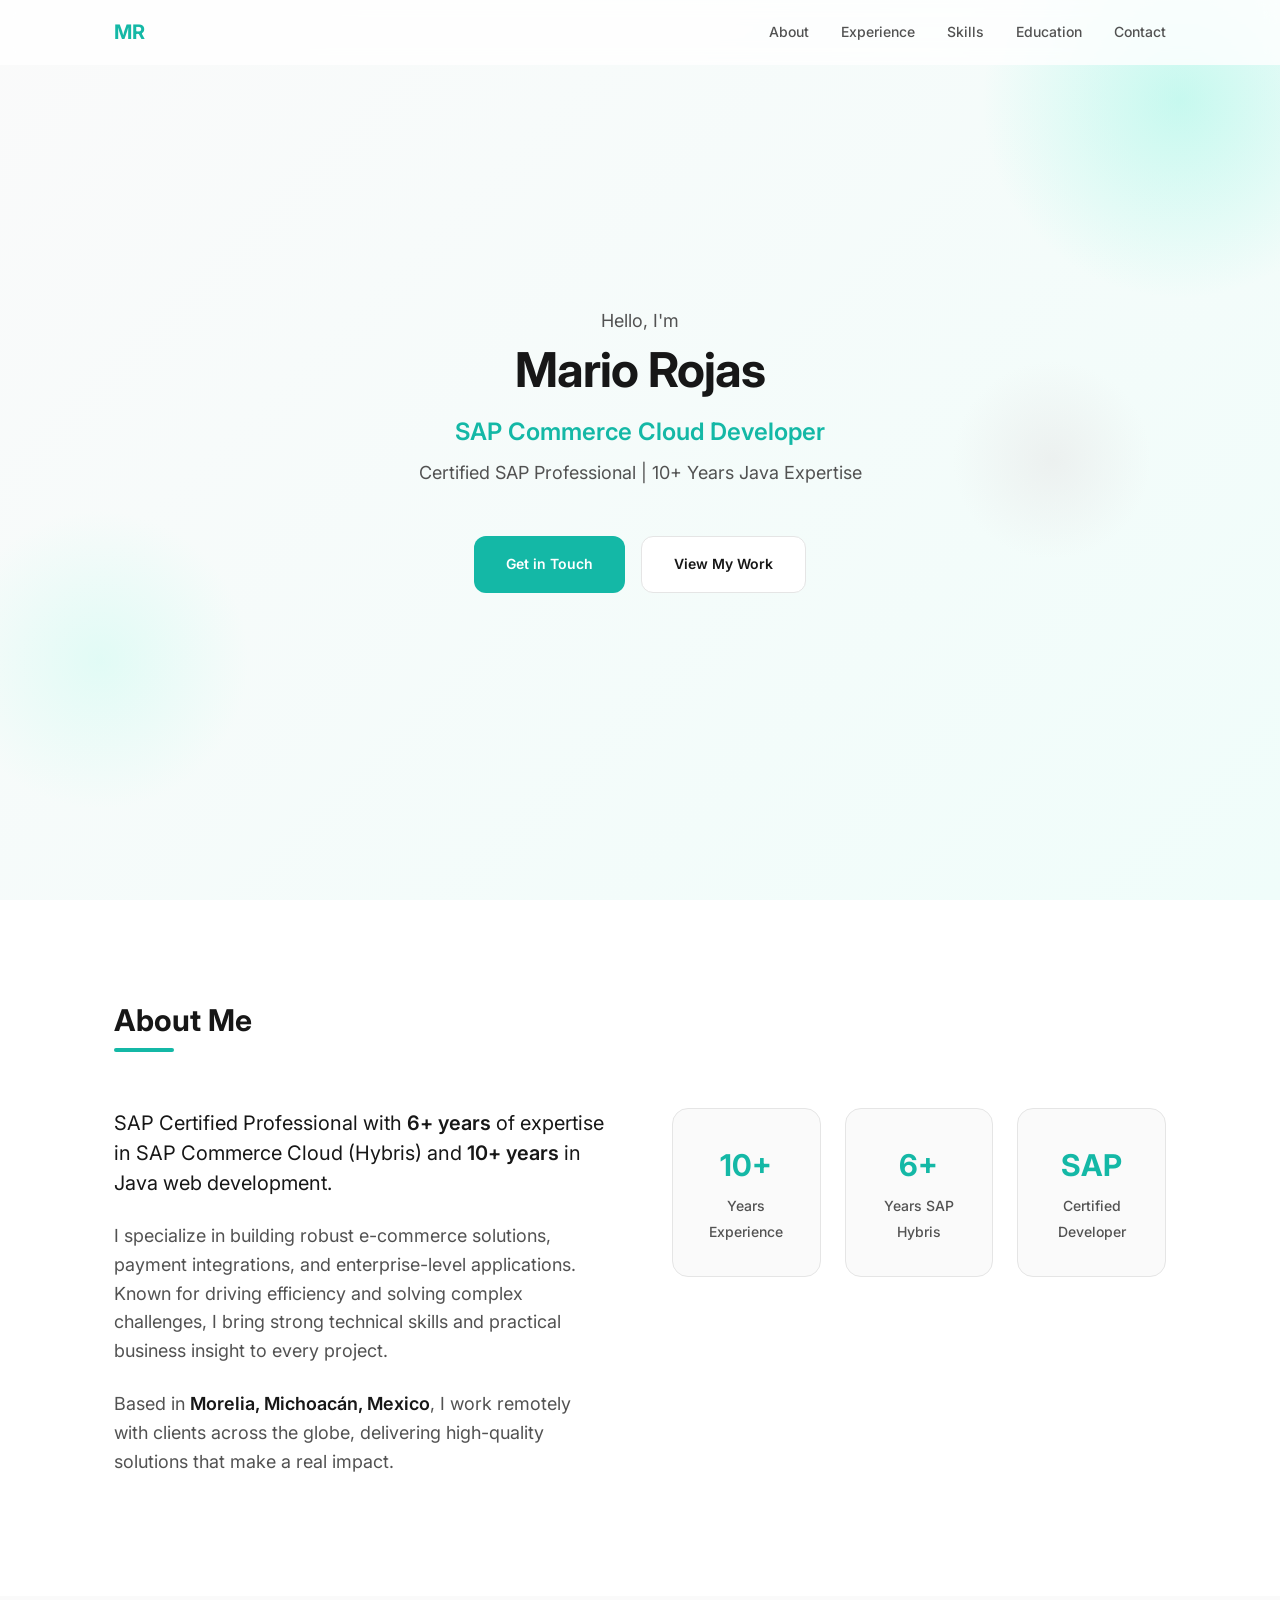
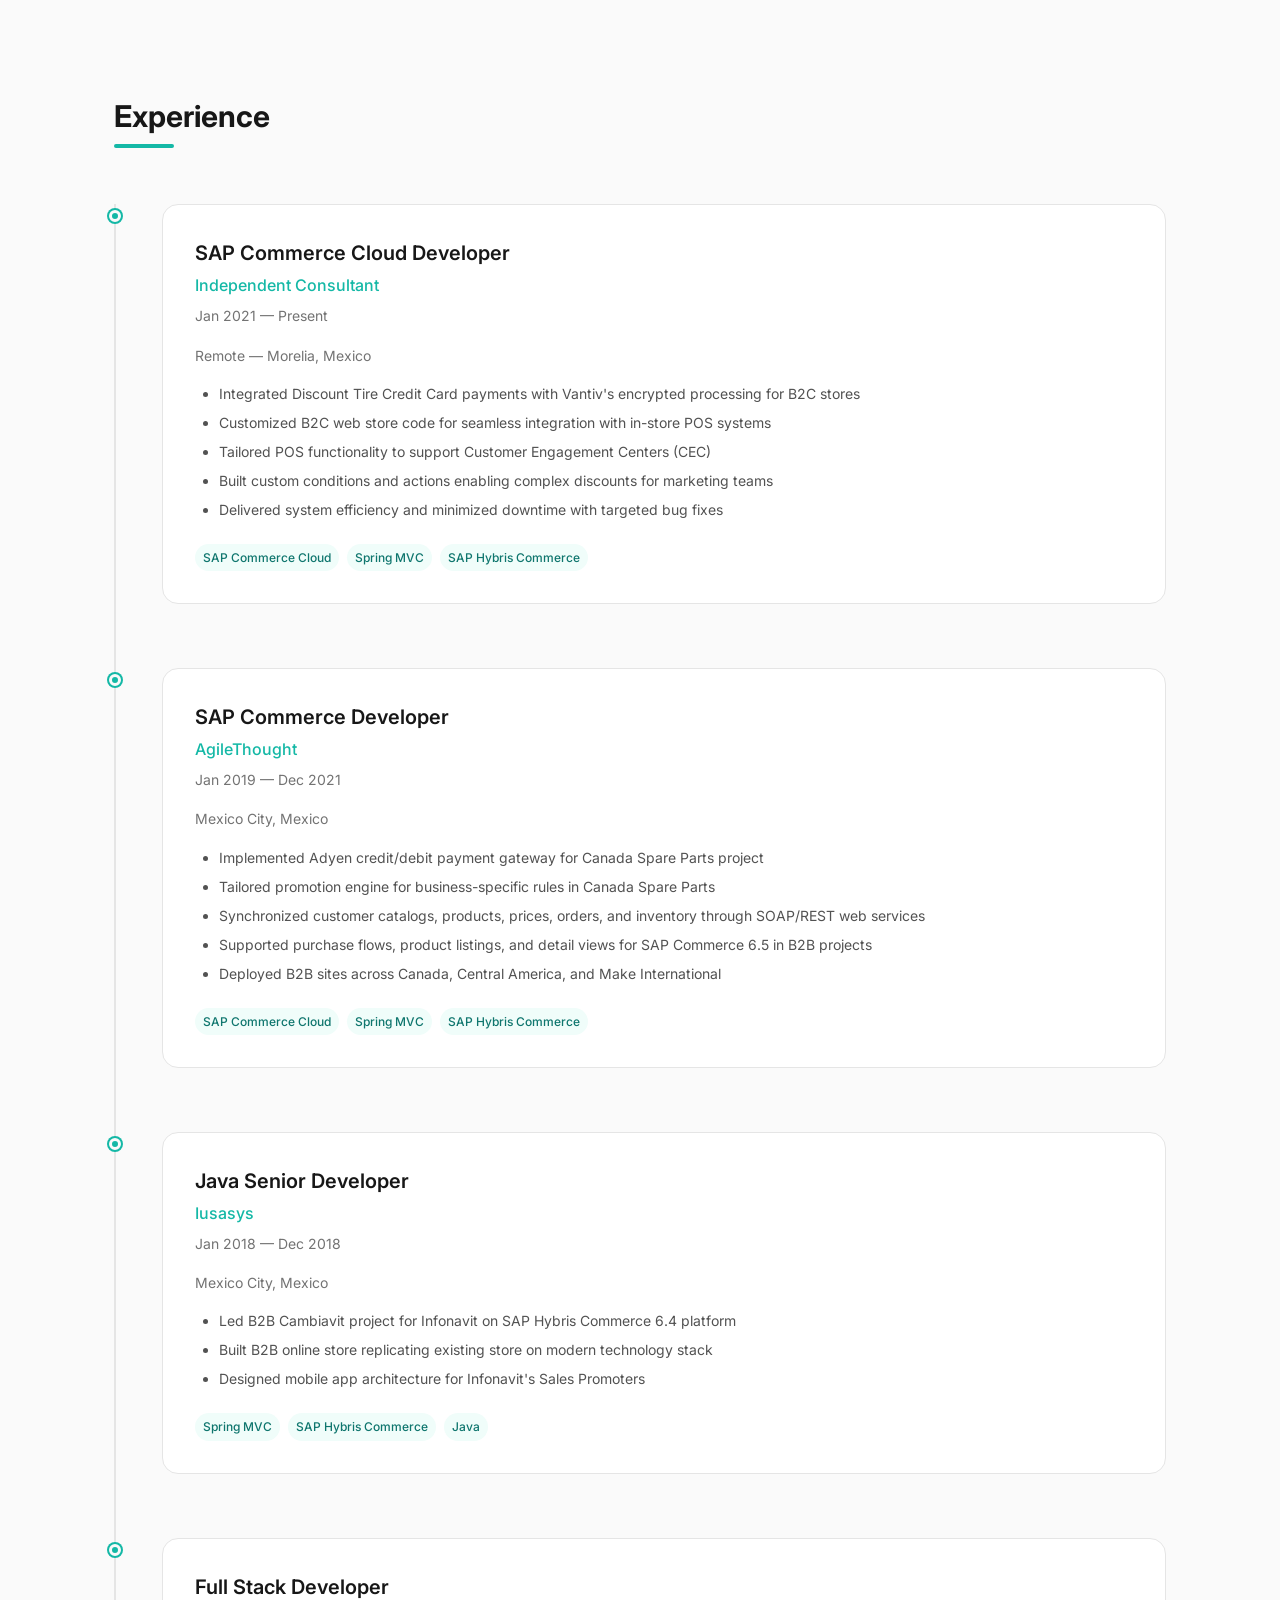
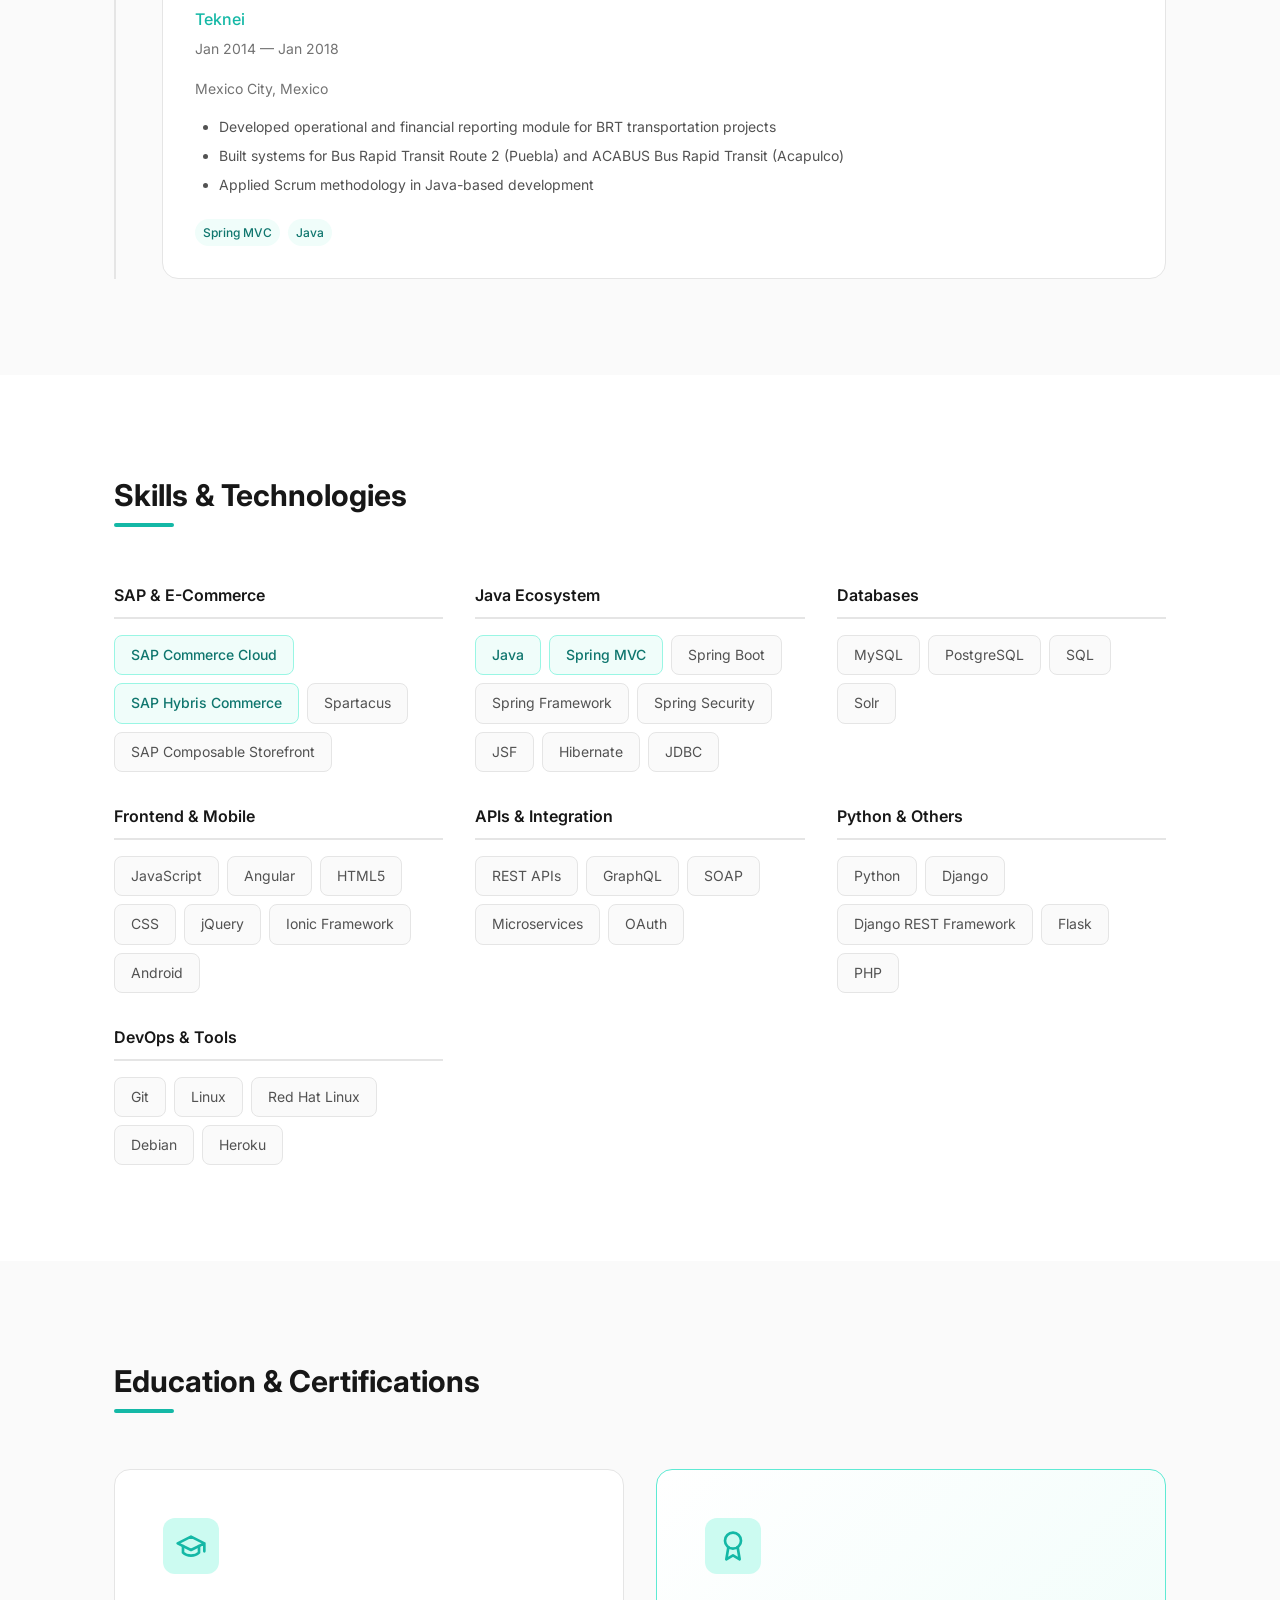
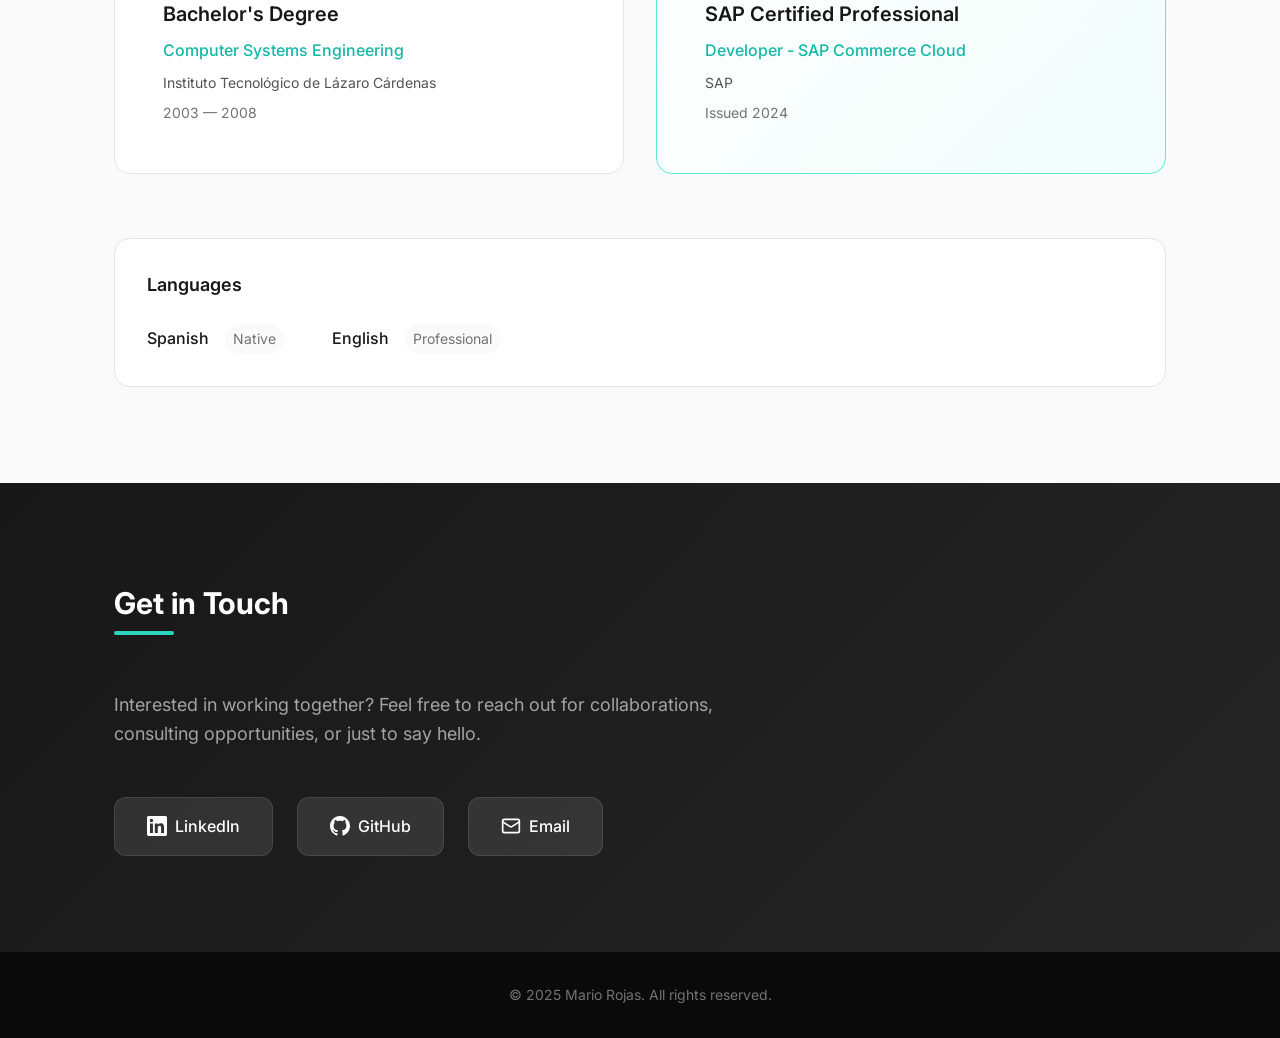
==== commit a4da69a6: "Update content with correct names and simpler wording - Change Mario A. Rojas to Mario Rojas through" ====
--- a/index.html
+++ b/index.html
@@ -3,8 +3,8 @@
 <head>
     <meta charset="UTF-8">
     <meta name="viewport" content="width=device-width, initial-scale=1.0">
-    <meta name="description" content="Mario A. Rojas - Certified SAP Commerce Cloud Developer with 10+ years of Java expertise">
-    <title>Mario A. Rojas | SAP Commerce Cloud Developer</title>
+    <meta name="description" content="Mario Rojas - Certified SAP Commerce Cloud Developer with 10+ years of Java expertise">
+    <title>Mario Rojas | SAP Commerce Cloud Developer</title>
     <link rel="stylesheet" href="styles.css">
     <link rel="preconnect" href="https://fonts.googleapis.com">
     <link rel="preconnect" href="https://fonts.gstatic.com" crossorigin>
@@ -32,7 +32,7 @@
     <header class="hero">
         <div class="hero-content">
             <p class="hero-greeting">Hello, I'm</p>
-            <h1 class="hero-name">Mario A. Rojas</h1>
+            <h1 class="hero-name">Mario Rojas</h1>
             <p class="hero-title">SAP Commerce Cloud Developer</p>
             <p class="hero-subtitle">Certified SAP Professional | 10+ Years Java Expertise</p>
             <div class="hero-cta">
@@ -60,7 +60,7 @@
                         <p>
                             I specialize in building robust e-commerce solutions, payment integrations, and
                             enterprise-level applications. Known for driving efficiency and solving complex challenges,
-                            I bring a combination of technical expertise and business acumen to every project.
+                            I bring strong technical skills and practical business insight to every project.
                         </p>
                         <p>
                             Based in <strong>Morelia, Michoacán, Mexico</strong>, I work remotely with clients
@@ -99,7 +99,7 @@
                             </div>
                             <p class="timeline-location">Remote — Morelia, Mexico</p>
                             <ul class="timeline-achievements">
-                                <li>Integrated Discount Tire Credit Card payments with Verifo's encrypted processing for B2C stores</li>
+                                <li>Integrated Discount Tire Credit Card payments with Vantiv's encrypted processing for B2C stores</li>
                                 <li>Customized B2C web store code for seamless integration with in-store POS systems</li>
                                 <li>Tailored POS functionality to support Customer Engagement Centers (CEC)</li>
                                 <li>Built custom conditions and actions enabling complex discounts for marketing teams</li>
@@ -118,14 +118,14 @@
                         <div class="timeline-content">
                             <div class="timeline-header">
                                 <h3>SAP Commerce Developer</h3>
-                                <span class="timeline-company">AgilThought</span>
+                                <span class="timeline-company">AgileThought</span>
                                 <span class="timeline-date">Jan 2019 — Dec 2021</span>
                             </div>
                             <p class="timeline-location">Mexico City, Mexico</p>
                             <ul class="timeline-achievements">
                                 <li>Implemented Adyen credit/debit payment gateway for Canada Spare Parts project</li>
                                 <li>Tailored promotion engine for business-specific rules in Canada Spare Parts</li>
-                                <li>Synchronized customer catalogs, products, prices, orders, and inventory through SCGM/REST web services</li>
+                                <li>Synchronized customer catalogs, products, prices, orders, and inventory through SOAP/REST web services</li>
                                 <li>Supported purchase flows, product listings, and detail views for SAP Commerce 6.5 in B2B projects</li>
                                 <li>Deployed B2B sites across Canada, Central America, and Make International</li>
                             </ul>
@@ -147,9 +147,9 @@
                             </div>
                             <p class="timeline-location">Mexico City, Mexico</p>
                             <ul class="timeline-achievements">
-                                <li>Led B2B Carrefour project for Infranet on SAP Hybris Commerce 6.4 platform</li>
-                                <li>Built B2B online store replicating Italia's existing store on modern technology stack</li>
-                                <li>Designed mobile app architecture for Infranet's Sales Promoters</li>
+                                <li>Led B2B Cambiavit project for Infonavit on SAP Hybris Commerce 6.4 platform</li>
+                                <li>Built B2B online store replicating existing store on modern technology stack</li>
+                                <li>Designed mobile app architecture for Infonavit's Sales Promoters</li>
                             </ul>
                             <div class="timeline-tags">
                                 <span>Spring MVC</span>
@@ -164,7 +164,7 @@
                         <div class="timeline-content">
                             <div class="timeline-header">
                                 <h3>Full Stack Developer</h3>
-                                <span class="timeline-company">TAMSCI</span>
+                                <span class="timeline-company">Teknei</span>
                                 <span class="timeline-date">Jan 2014 — Jan 2018</span>
                             </div>
                             <p class="timeline-location">Mexico City, Mexico</p>
@@ -351,7 +351,7 @@
 
     <footer class="footer">
         <div class="container">
-            <p>&copy; 2025 Mario A. Rojas. All rights reserved.</p>
+            <p>&copy; 2025 Mario Rojas. All rights reserved.</p>
         </div>
     </footer>
 
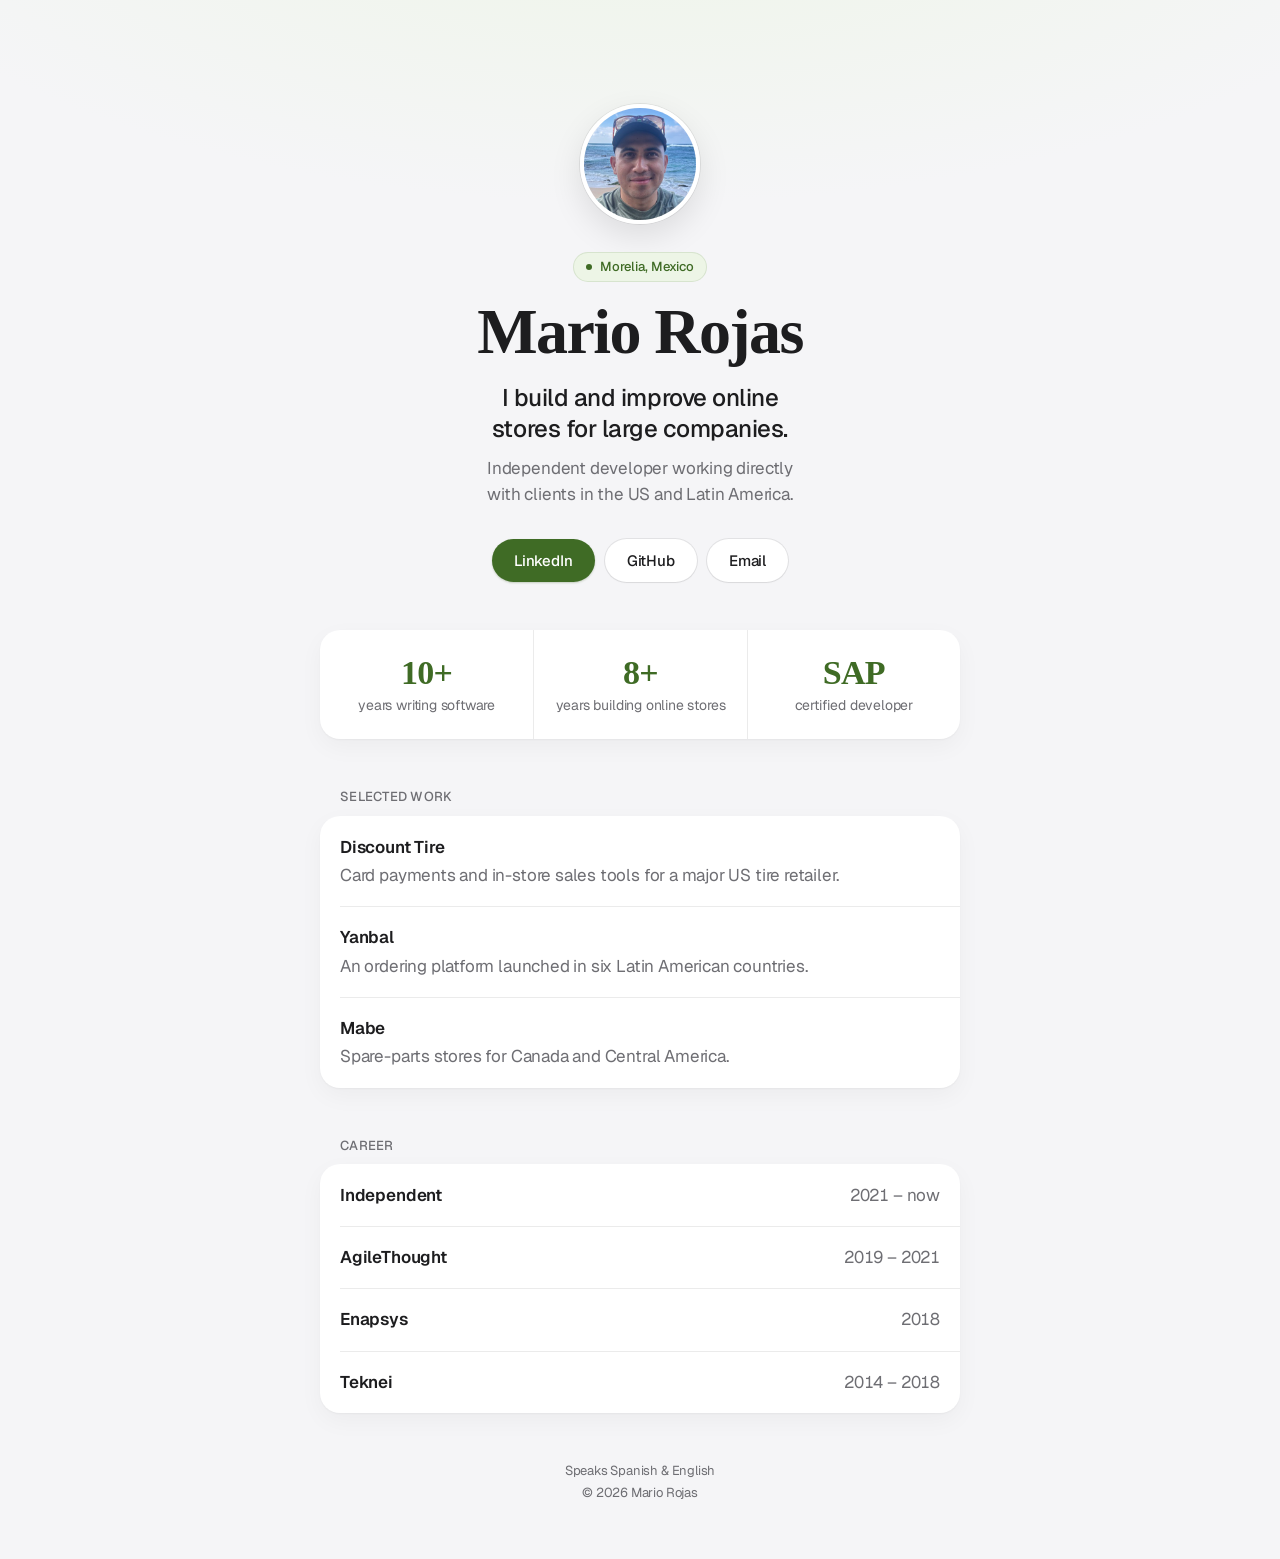
==== commit 4c3fbc8c: "Redesign site: minimal, centered, Apple-inspired light theme - Single-page layout with centered hero" ====
--- a/index.html
+++ b/index.html
@@ -3,417 +3,92 @@
 <head>
     <meta charset="UTF-8">
     <meta name="viewport" content="width=device-width, initial-scale=1.0">
-    <meta name="description" content="Mario Rojas - Certified SAP Commerce Cloud Developer with 10+ years of Java expertise">
-    <title>Mario Rojas | SAP Commerce Cloud Developer</title>
+    <title>Mario Rojas</title>
+    <meta name="description" content="Mario Rojas — independent developer who builds and improves online stores for large companies in the US and Latin America.">
+    <meta name="theme-color" content="#f5f5f7">
+
+    <meta property="og:type" content="website">
+    <meta property="og:title" content="Mario Rojas">
+    <meta property="og:description" content="I build and improve online stores for large companies.">
+    <meta property="og:image" content="https://mariorojas.github.io/images/mario.jpg">
+    <meta property="og:url" content="https://mariorojas.github.io/">
+    <meta name="twitter:card" content="summary">
+
+    <link rel="icon" href="images/mario.jpg" type="image/jpeg">
+    <link rel="apple-touch-icon" href="images/mario.jpg">
+
+    <link rel="preload" href="fonts/fraunces-variable.woff2" as="font" type="font/woff2" crossorigin>
+    <link rel="preload" href="fonts/geist-variable.woff2" as="font" type="font/woff2" crossorigin>
     <link rel="stylesheet" href="styles.css">
-    <link rel="preconnect" href="https://fonts.googleapis.com">
-    <link rel="preconnect" href="https://fonts.gstatic.com" crossorigin>
-    <link href="https://fonts.googleapis.com/css2?family=Inter:wght@300;400;500;600;700&display=swap" rel="stylesheet">
 </head>
 <body>
-    <nav class="navbar">
-        <div class="nav-container">
-            <a href="#" class="nav-logo">MR</a>
-            <ul class="nav-menu">
-                <li><a href="#about">About</a></li>
-                <li><a href="#experience">Experience</a></li>
-                <li><a href="#skills">Skills</a></li>
-                <li><a href="#education">Education</a></li>
-                <li><a href="#contact">Contact</a></li>
-            </ul>
-            <button class="nav-toggle" aria-label="Toggle navigation">
-                <span></span>
-                <span></span>
-                <span></span>
-            </button>
-        </div>
-    </nav>
+    <main class="page">
+        <header class="hero">
+            <img class="avatar" src="images/mario.jpg" width="120" height="120" alt="Portrait of Mario Rojas at the beach">
+            <p class="tag"><span class="dot" aria-hidden="true"></span>Morelia, Mexico</p>
+            <h1>Mario Rojas</h1>
+            <p class="lead">I build and improve online stores for large companies.</p>
+            <p class="sub">Independent developer working directly with clients in the US and Latin America.</p>
+            <nav class="actions" aria-label="Contact">
+                <a class="btn btn-primary" href="https://www.linkedin.com/in/mariorojasmx" target="_blank" rel="noopener noreferrer">LinkedIn</a>
+                <a class="btn" href="https://github.com/mariorojas" target="_blank" rel="noopener noreferrer">GitHub</a>
+                <a class="btn" id="email" href="#" data-u="sajoroiram" data-d="moc.kooltuo">Email</a>
+            </nav>
+        </header>
 
-    <header class="hero">
-        <div class="hero-content">
-            <p class="hero-greeting">Hello, I'm</p>
-            <h1 class="hero-name">Mario Rojas</h1>
-            <p class="hero-title">SAP Commerce Cloud Developer</p>
-            <p class="hero-subtitle">Certified SAP Professional | 10+ Years Java Expertise</p>
-            <div class="hero-cta">
-                <a href="#contact" class="btn btn-primary">Get in Touch</a>
-                <a href="#experience" class="btn btn-secondary">View My Work</a>
-            </div>
-        </div>
-        <div class="hero-decoration">
-            <div class="decoration-circle"></div>
-            <div class="decoration-circle"></div>
-            <div class="decoration-circle"></div>
-        </div>
-    </header>
-
-    <main>
-        <section id="about" class="section about">
-            <div class="container">
-                <h2 class="section-title">About Me</h2>
-                <div class="about-content">
-                    <div class="about-text">
-                        <p class="about-lead">
-                            SAP Certified Professional with <strong>6+ years</strong> of expertise in SAP Commerce Cloud (Hybris)
-                            and <strong>10+ years</strong> in Java web development.
-                        </p>
-                        <p>
-                            I specialize in building robust e-commerce solutions, payment integrations, and
-                            enterprise-level applications. Known for driving efficiency and solving complex challenges,
-                            I bring strong technical skills and practical business insight to every project.
-                        </p>
-                        <p>
-                            Based in <strong>Morelia, Michoacán, Mexico</strong>, I work remotely with clients
-                            across the globe, delivering high-quality solutions that make a real impact.
-                        </p>
-                    </div>
-                    <div class="about-highlights">
-                        <div class="highlight-card">
-                            <span class="highlight-number">10+</span>
-                            <span class="highlight-label">Years Experience</span>
-                        </div>
-                        <div class="highlight-card">
-                            <span class="highlight-number">6+</span>
-                            <span class="highlight-label">Years SAP Hybris</span>
-                        </div>
-                        <div class="highlight-card">
-                            <span class="highlight-number">SAP</span>
-                            <span class="highlight-label">Certified Developer</span>
-                        </div>
-                    </div>
-                </div>
-            </div>
+        <section class="facts" aria-label="At a glance">
+            <div class="fact"><strong>10+</strong><span>years writing software</span></div>
+            <div class="fact"><strong>8+</strong><span>years building online stores</span></div>
+            <div class="fact"><strong>SAP</strong><span>certified developer</span></div>
         </section>
 
-        <section id="experience" class="section experience">
-            <div class="container">
-                <h2 class="section-title">Experience</h2>
-                <div class="timeline">
-                    <div class="timeline-item">
-                        <div class="timeline-marker"></div>
-                        <div class="timeline-content">
-                            <div class="timeline-header">
-                                <h3>SAP Commerce Cloud Developer</h3>
-                                <span class="timeline-company">Independent Consultant</span>
-                                <span class="timeline-date">Jan 2021 — Present</span>
-                            </div>
-                            <p class="timeline-location">Remote — Morelia, Mexico</p>
-                            <ul class="timeline-achievements">
-                                <li>Integrated Discount Tire Credit Card payments with Vantiv's encrypted processing for B2C stores</li>
-                                <li>Customized B2C web store code for seamless integration with in-store POS systems</li>
-                                <li>Tailored POS functionality to support Customer Engagement Centers (CEC)</li>
-                                <li>Built custom conditions and actions enabling complex discounts for marketing teams</li>
-                                <li>Delivered system efficiency and minimized downtime with targeted bug fixes</li>
-                            </ul>
-                            <div class="timeline-tags">
-                                <span>SAP Commerce Cloud</span>
-                                <span>Spring MVC</span>
-                                <span>SAP Hybris Commerce</span>
-                            </div>
-                        </div>
-                    </div>
-
-                    <div class="timeline-item">
-                        <div class="timeline-marker"></div>
-                        <div class="timeline-content">
-                            <div class="timeline-header">
-                                <h3>SAP Commerce Developer</h3>
-                                <span class="timeline-company">AgileThought</span>
-                                <span class="timeline-date">Jan 2019 — Dec 2021</span>
-                            </div>
-                            <p class="timeline-location">Mexico City, Mexico</p>
-                            <ul class="timeline-achievements">
-                                <li>Implemented Adyen credit/debit payment gateway for Canada Spare Parts project</li>
-                                <li>Tailored promotion engine for business-specific rules in Canada Spare Parts</li>
-                                <li>Synchronized customer catalogs, products, prices, orders, and inventory through SOAP/REST web services</li>
-                                <li>Supported purchase flows, product listings, and detail views for SAP Commerce 6.5 in B2B projects</li>
-                                <li>Deployed B2B sites across Canada, Central America, and Make International</li>
-                            </ul>
-                            <div class="timeline-tags">
-                                <span>SAP Commerce Cloud</span>
-                                <span>Spring MVC</span>
-                                <span>SAP Hybris Commerce</span>
-                            </div>
-                        </div>
-                    </div>
-
-                    <div class="timeline-item">
-                        <div class="timeline-marker"></div>
-                        <div class="timeline-content">
-                            <div class="timeline-header">
-                                <h3>Java Senior Developer</h3>
-                                <span class="timeline-company">Iusasys</span>
-                                <span class="timeline-date">Jan 2018 — Dec 2018</span>
-                            </div>
-                            <p class="timeline-location">Mexico City, Mexico</p>
-                            <ul class="timeline-achievements">
-                                <li>Led B2B Cambiavit project for Infonavit on SAP Hybris Commerce 6.4 platform</li>
-                                <li>Built B2B online store replicating existing store on modern technology stack</li>
-                                <li>Designed mobile app architecture for Infonavit's Sales Promoters</li>
-                            </ul>
-                            <div class="timeline-tags">
-                                <span>Spring MVC</span>
-                                <span>SAP Hybris Commerce</span>
-                                <span>Java</span>
-                            </div>
-                        </div>
-                    </div>
-
-                    <div class="timeline-item">
-                        <div class="timeline-marker"></div>
-                        <div class="timeline-content">
-                            <div class="timeline-header">
-                                <h3>Full Stack Developer</h3>
-                                <span class="timeline-company">Teknei</span>
-                                <span class="timeline-date">Jan 2014 — Jan 2018</span>
-                            </div>
-                            <p class="timeline-location">Mexico City, Mexico</p>
-                            <ul class="timeline-achievements">
-                                <li>Developed operational and financial reporting module for BRT transportation projects</li>
-                                <li>Built systems for Bus Rapid Transit Route 2 (Puebla) and ACABUS Bus Rapid Transit (Acapulco)</li>
-                                <li>Applied Scrum methodology in Java-based development</li>
-                            </ul>
-                            <div class="timeline-tags">
-                                <span>Spring MVC</span>
-                                <span>Java</span>
-                            </div>
-                        </div>
-                    </div>
-                </div>
-            </div>
+        <section class="group" aria-labelledby="work-title">
+            <h2 id="work-title">Selected work</h2>
+            <ul class="card list">
+                <li>
+                    <span class="name">Discount Tire</span>
+                    <span class="desc">Card payments and in-store sales tools for a major US tire retailer.</span>
+                </li>
+                <li>
+                    <span class="name">Yanbal</span>
+                    <span class="desc">An ordering platform launched in six Latin American countries.</span>
+                </li>
+                <li>
+                    <span class="name">Mabe</span>
+                    <span class="desc">Spare-parts stores for Canada and Central America.</span>
+                </li>
+            </ul>
         </section>
 
-        <section id="skills" class="section skills">
-            <div class="container">
-                <h2 class="section-title">Skills & Technologies</h2>
-                <div class="skills-grid">
-                    <div class="skill-category">
-                        <h3>SAP & E-Commerce</h3>
-                        <div class="skill-tags">
-                            <span class="skill-tag featured">SAP Commerce Cloud</span>
-                            <span class="skill-tag featured">SAP Hybris Commerce</span>
-                            <span class="skill-tag">Spartacus</span>
-                            <span class="skill-tag">SAP Composable Storefront</span>
-                        </div>
-                    </div>
-
-                    <div class="skill-category">
-                        <h3>Java Ecosystem</h3>
-                        <div class="skill-tags">
-                            <span class="skill-tag featured">Java</span>
-                            <span class="skill-tag featured">Spring MVC</span>
-                            <span class="skill-tag">Spring Boot</span>
-                            <span class="skill-tag">Spring Framework</span>
-                            <span class="skill-tag">Spring Security</span>
-                            <span class="skill-tag">JSF</span>
-                            <span class="skill-tag">Hibernate</span>
-                            <span class="skill-tag">JDBC</span>
-                        </div>
-                    </div>
-
-                    <div class="skill-category">
-                        <h3>Databases</h3>
-                        <div class="skill-tags">
-                            <span class="skill-tag">MySQL</span>
-                            <span class="skill-tag">PostgreSQL</span>
-                            <span class="skill-tag">SQL</span>
-                            <span class="skill-tag">Solr</span>
-                        </div>
-                    </div>
-
-                    <div class="skill-category">
-                        <h3>Frontend & Mobile</h3>
-                        <div class="skill-tags">
-                            <span class="skill-tag">JavaScript</span>
-                            <span class="skill-tag">Angular</span>
-                            <span class="skill-tag">HTML5</span>
-                            <span class="skill-tag">CSS</span>
-                            <span class="skill-tag">jQuery</span>
-                            <span class="skill-tag">Ionic Framework</span>
-                            <span class="skill-tag">Android</span>
-                        </div>
-                    </div>
-
-                    <div class="skill-category">
-                        <h3>APIs & Integration</h3>
-                        <div class="skill-tags">
-                            <span class="skill-tag">REST APIs</span>
-                            <span class="skill-tag">GraphQL</span>
-                            <span class="skill-tag">SOAP</span>
-                            <span class="skill-tag">Microservices</span>
-                            <span class="skill-tag">OAuth</span>
-                        </div>
-                    </div>
-
-                    <div class="skill-category">
-                        <h3>Python & Others</h3>
-                        <div class="skill-tags">
-                            <span class="skill-tag">Python</span>
-                            <span class="skill-tag">Django</span>
-                            <span class="skill-tag">Django REST Framework</span>
-                            <span class="skill-tag">Flask</span>
-                            <span class="skill-tag">PHP</span>
-                        </div>
-                    </div>
-
-                    <div class="skill-category">
-                        <h3>DevOps & Tools</h3>
-                        <div class="skill-tags">
-                            <span class="skill-tag">Git</span>
-                            <span class="skill-tag">Linux</span>
-                            <span class="skill-tag">Red Hat Linux</span>
-                            <span class="skill-tag">Debian</span>
-                            <span class="skill-tag">Heroku</span>
-                        </div>
-                    </div>
-                </div>
-            </div>
+        <section class="group" aria-labelledby="career-title">
+            <h2 id="career-title">Career</h2>
+            <ul class="card list list-row">
+                <li><span class="name">Independent</span><span class="year">2021 – now</span></li>
+                <li><span class="name">AgileThought</span><span class="year">2019 – 2021</span></li>
+                <li><span class="name">Enapsys</span><span class="year">2018</span></li>
+                <li><span class="name">Teknei</span><span class="year">2014 – 2018</span></li>
+            </ul>
         </section>
 
-        <section id="education" class="section education">
-            <div class="container">
-                <h2 class="section-title">Education & Certifications</h2>
-                <div class="education-grid">
-                    <div class="education-card">
-                        <div class="education-icon">
-                            <svg xmlns="http://www.w3.org/2000/svg" width="32" height="32" viewBox="0 0 24 24" fill="none" stroke="currentColor" stroke-width="2" stroke-linecap="round" stroke-linejoin="round">
-                                <path d="M22 10v6M2 10l10-5 10 5-10 5z"/>
-                                <path d="M6 12v5c3 3 9 3 12 0v-5"/>
-                            </svg>
-                        </div>
-                        <h3>Bachelor's Degree</h3>
-                        <p class="education-field">Computer Systems Engineering</p>
-                        <p class="education-school">Instituto Tecnológico de Lázaro Cárdenas</p>
-                        <p class="education-date">2003 — 2008</p>
-                    </div>
-
-                    <div class="education-card certification">
-                        <div class="education-icon">
-                            <svg xmlns="http://www.w3.org/2000/svg" width="32" height="32" viewBox="0 0 24 24" fill="none" stroke="currentColor" stroke-width="2" stroke-linecap="round" stroke-linejoin="round">
-                                <circle cx="12" cy="8" r="6"/>
-                                <path d="M15.477 12.89 17 22l-5-3-5 3 1.523-9.11"/>
-                            </svg>
-                        </div>
-                        <h3>SAP Certified Professional</h3>
-                        <p class="education-field">Developer - SAP Commerce Cloud</p>
-                        <p class="education-school">SAP</p>
-                        <p class="education-date">Issued 2024</p>
-                    </div>
-                </div>
-
-                <div class="languages">
-                    <h3>Languages</h3>
-                    <div class="language-list">
-                        <div class="language-item">
-                            <span class="language-name">Spanish</span>
-                            <span class="language-level">Native</span>
-                        </div>
-                        <div class="language-item">
-                            <span class="language-name">English</span>
-                            <span class="language-level">Professional</span>
-                        </div>
-                    </div>
-                </div>
-            </div>
-        </section>
-
-        <section id="contact" class="section contact">
-            <div class="container">
-                <h2 class="section-title">Get in Touch</h2>
-                <p class="contact-intro">
-                    Interested in working together? Feel free to reach out for collaborations,
-                    consulting opportunities, or just to say hello.
-                </p>
-                <div class="contact-links">
-                    <a href="https://www.linkedin.com/in/mariorojas" class="contact-link" target="_blank" rel="noopener noreferrer">
-                        <svg xmlns="http://www.w3.org/2000/svg" width="24" height="24" viewBox="0 0 24 24" fill="currentColor">
-                            <path d="M20.447 20.452h-3.554v-5.569c0-1.328-.027-3.037-1.852-3.037-1.853 0-2.136 1.445-2.136 2.939v5.667H9.351V9h3.414v1.561h.046c.477-.9 1.637-1.85 3.37-1.85 3.601 0 4.267 2.37 4.267 5.455v6.286zM5.337 7.433c-1.144 0-2.063-.926-2.063-2.065 0-1.138.92-2.063 2.063-2.063 1.14 0 2.064.925 2.064 2.063 0 1.139-.925 2.065-2.064 2.065zm1.782 13.019H3.555V9h3.564v11.452zM22.225 0H1.771C.792 0 0 .774 0 1.729v20.542C0 23.227.792 24 1.771 24h20.451C23.2 24 24 23.227 24 22.271V1.729C24 .774 23.2 0 22.222 0h.003z"/>
-                        </svg>
-                        <span>LinkedIn</span>
-                    </a>
-                    <a href="https://github.com/mariorojas" class="contact-link" target="_blank" rel="noopener noreferrer">
-                        <svg xmlns="http://www.w3.org/2000/svg" width="24" height="24" viewBox="0 0 24 24" fill="currentColor">
-                            <path d="M12 0c-6.626 0-12 5.373-12 12 0 5.302 3.438 9.8 8.207 11.387.599.111.793-.261.793-.577v-2.234c-3.338.726-4.033-1.416-4.033-1.416-.546-1.387-1.333-1.756-1.333-1.756-1.089-.745.083-.729.083-.729 1.205.084 1.839 1.237 1.839 1.237 1.07 1.834 2.807 1.304 3.492.997.107-.775.418-1.305.762-1.604-2.665-.305-5.467-1.334-5.467-5.931 0-1.311.469-2.381 1.236-3.221-.124-.303-.535-1.524.117-3.176 0 0 1.008-.322 3.301 1.23.957-.266 1.983-.399 3.003-.404 1.02.005 2.047.138 3.006.404 2.291-1.552 3.297-1.23 3.297-1.23.653 1.653.242 2.874.118 3.176.77.84 1.235 1.911 1.235 3.221 0 4.609-2.807 5.624-5.479 5.921.43.372.823 1.102.823 2.222v3.293c0 .319.192.694.801.576 4.765-1.589 8.199-6.086 8.199-11.386 0-6.627-5.373-12-12-12z"/>
-                        </svg>
-                        <span>GitHub</span>
-                    </a>
-                    <a href="mailto:contact@mariorojas.dev" class="contact-link">
-                        <svg xmlns="http://www.w3.org/2000/svg" width="24" height="24" viewBox="0 0 24 24" fill="none" stroke="currentColor" stroke-width="2" stroke-linecap="round" stroke-linejoin="round">
-                            <rect width="20" height="16" x="2" y="4" rx="2"/>
-                            <path d="m22 7-8.97 5.7a1.94 1.94 0 0 1-2.06 0L2 7"/>
-                        </svg>
-                        <span>Email</span>
-                    </a>
-                </div>
-            </div>
-        </section>
+        <footer class="footer">
+            <p>Speaks Spanish &amp; English</p>
+            <p>&copy; 2026 Mario Rojas</p>
+        </footer>
     </main>
 
-    <footer class="footer">
-        <div class="container">
-            <p>&copy; 2025 Mario Rojas. All rights reserved.</p>
-        </div>
-    </footer>
-
     <script>
-        // Mobile navigation toggle
-        const navToggle = document.querySelector('.nav-toggle');
-        const navMenu = document.querySelector('.nav-menu');
-
-        navToggle.addEventListener('click', () => {
-            navMenu.classList.toggle('active');
-            navToggle.classList.toggle('active');
-        });
-
-        // Close menu when clicking on a link
-        document.querySelectorAll('.nav-menu a').forEach(link => {
-            link.addEventListener('click', () => {
-                navMenu.classList.remove('active');
-                navToggle.classList.remove('active');
+        // The address is stored reversed and split, and only assembled when a person clicks,
+        // so bots that scrape the HTML for email addresses find nothing.
+        (function () {
+            var link = document.getElementById('email');
+            var flip = function (s) { return s.split('').reverse().join(''); };
+            link.addEventListener('click', function (e) {
+                e.preventDefault();
+                var address = flip(link.dataset.u) + String.fromCharCode(64) + flip(link.dataset.d);
+                link.textContent = address;
+                window.location.href = 'mai' + 'lto:' + address;
             });
-        });
-
-        // Smooth scroll for navigation links
-        document.querySelectorAll('a[href^="#"]').forEach(anchor => {
-            anchor.addEventListener('click', function (e) {
-                e.preventDefault();
-                const target = document.querySelector(this.getAttribute('href'));
-                if (target) {
-                    target.scrollIntoView({
-                        behavior: 'smooth',
-                        block: 'start'
-                    });
-                }
-            });
-        });
-
-        // Navbar scroll effect
-        window.addEventListener('scroll', () => {
-            const navbar = document.querySelector('.navbar');
-            if (window.scrollY > 50) {
-                navbar.classList.add('scrolled');
-            } else {
-                navbar.classList.remove('scrolled');
-            }
-        });
-
-        // Animate elements on scroll
-        const observerOptions = {
-            threshold: 0.1,
-            rootMargin: '0px 0px -50px 0px'
-        };
-
-        const observer = new IntersectionObserver((entries) => {
-            entries.forEach(entry => {
-                if (entry.isIntersecting) {
-                    entry.target.classList.add('animate');
-                }
-            });
-        }, observerOptions);
-
-        document.querySelectorAll('.timeline-item, .skill-category, .education-card, .highlight-card').forEach(el => {
-            observer.observe(el);
-        });
+        })();
     </script>
 </body>
 </html>
--- a/styles.css
+++ b/styles.css
@@ -1,84 +1,42 @@
-/* ===== CSS Variables ===== */
+/* Self-hosted fonts (SIL Open Font License) */
+@font-face {
+    font-family: "Fraunces";
+    src: url("fonts/fraunces-variable.woff2") format("woff2");
+    font-weight: 100 900;
+    font-style: normal;
+    font-display: swap;
+}
+
+@font-face {
+    font-family: "Geist";
+    src: url("fonts/geist-variable.woff2") format("woff2");
+    font-weight: 100 900;
+    font-style: normal;
+    font-display: swap;
+}
+
 :root {
-    /* Gray Scale */
-    --gray-50: #fafafa;
-    --gray-100: #f5f5f5;
-    --gray-200: #e5e5e5;
-    --gray-300: #d4d4d4;
-    --gray-400: #a3a3a3;
-    --gray-500: #737373;
-    --gray-600: #525252;
-    --gray-700: #404040;
-    --gray-800: #262626;
-    --gray-900: #171717;
-    --gray-950: #0a0a0a;
-
-    /* Mint Color Palette */
-    --mint-50: #f0fdfa;
-    --mint-100: #ccfbf1;
-    --mint-200: #99f6e4;
-    --mint-300: #5eead4;
-    --mint-400: #2dd4bf;
-    --mint-500: #14b8a6;
-    --mint-600: #0d9488;
-    --mint-700: #0f766e;
-    --mint-800: #115e59;
-    --mint-900: #134e4a;
-
-    /* Semantic Colors */
-    --background: var(--gray-50);
+    --font-display: "Fraunces", Georgia, "Times New Roman", serif;
+    --font-body: "Geist", -apple-system, BlinkMacSystemFont, "Segoe UI", sans-serif;
+
+    /* Neutrals */
+    --bg: #f5f5f7;
     --surface: #ffffff;
-    --text-primary: var(--gray-900);
-    --text-secondary: var(--gray-600);
-    --text-tertiary: var(--gray-500);
-    --border: var(--gray-200);
-    --accent: var(--mint-500);
-    --accent-light: var(--mint-100);
-    --accent-dark: var(--mint-700);
-
-    /* Spacing */
-    --space-xs: 0.25rem;
-    --space-sm: 0.5rem;
-    --space-md: 1rem;
-    --space-lg: 1.5rem;
-    --space-xl: 2rem;
-    --space-2xl: 3rem;
-    --space-3xl: 4rem;
-    --space-4xl: 6rem;
-
-    /* Typography */
-    --font-family: 'Inter', -apple-system, BlinkMacSystemFont, 'Segoe UI', Roboto, sans-serif;
-    --font-size-xs: 0.75rem;
-    --font-size-sm: 0.875rem;
-    --font-size-base: 1rem;
-    --font-size-lg: 1.125rem;
-    --font-size-xl: 1.25rem;
-    --font-size-2xl: 1.5rem;
-    --font-size-3xl: 1.875rem;
-    --font-size-4xl: 2.25rem;
-    --font-size-5xl: 3rem;
-    --font-size-6xl: 3.75rem;
-
-    /* Transitions */
-    --transition-fast: 150ms ease;
-    --transition-base: 250ms ease;
-    --transition-slow: 350ms ease;
-
-    /* Shadows */
-    --shadow-sm: 0 1px 2px 0 rgb(0 0 0 / 0.05);
-    --shadow-md: 0 4px 6px -1px rgb(0 0 0 / 0.1), 0 2px 4px -2px rgb(0 0 0 / 0.1);
-    --shadow-lg: 0 10px 15px -3px rgb(0 0 0 / 0.1), 0 4px 6px -4px rgb(0 0 0 / 0.1);
-    --shadow-xl: 0 20px 25px -5px rgb(0 0 0 / 0.1), 0 8px 10px -6px rgb(0 0 0 / 0.1);
-
-    /* Border Radius */
-    --radius-sm: 0.25rem;
-    --radius-md: 0.5rem;
-    --radius-lg: 0.75rem;
-    --radius-xl: 1rem;
-    --radius-full: 9999px;
-}
-
-/* ===== Reset & Base ===== */
+    --ink: #1d1d1f;
+    --muted: #6e6e73;
+    --hairline: rgba(0, 0, 0, 0.08);
+
+    /* Mint */
+    --mint-wash: #edf5e6;
+    --mint: #b5d99a;
+    --mint-deep: #3f6b25;
+    --mint-deeper: #335a1d;
+
+    --radius: 20px;
+    --shadow: 0 1px 2px rgba(0, 0, 0, 0.04), 0 8px 24px rgba(0, 0, 0, 0.04);
+    --ease: cubic-bezier(0.22, 1, 0.36, 1);
+}
+
 *,
 *::before,
 *::after {
@@ -88,880 +46,287 @@
 }
 
 html {
-    scroll-behavior: smooth;
+    -webkit-text-size-adjust: 100%;
 }
 
 body {
-    font-family: var(--font-family);
-    font-size: var(--font-size-base);
-    line-height: 1.6;
-    color: var(--text-primary);
-    background-color: var(--background);
+    min-height: 100vh;
+    background:
+        radial-gradient(1200px 520px at 50% -160px, var(--mint-wash), transparent 70%),
+        var(--bg);
+    color: var(--ink);
+    font-family: var(--font-body);
+    font-size: 17px;
+    line-height: 1.55;
+    letter-spacing: -0.011em;
     -webkit-font-smoothing: antialiased;
     -moz-osx-font-smoothing: grayscale;
-}
-
-img {
-    max-width: 100%;
-    height: auto;
-    display: block;
+    text-rendering: optimizeLegibility;
 }
 
 a {
     color: inherit;
-    text-decoration: none;
-}
-
-ul {
-    list-style: none;
-}
-
-/* ===== Utility Classes ===== */
-.container {
-    width: 100%;
-    max-width: 1100px;
+}
+
+::selection {
+    background: var(--mint);
+    color: var(--ink);
+}
+
+.page {
+    max-width: 680px;
     margin: 0 auto;
-    padding: 0 var(--space-lg);
-}
-
-.section {
-    padding: var(--space-4xl) 0;
-}
-
-.section-title {
-    font-size: var(--font-size-3xl);
-    font-weight: 700;
-    color: var(--text-primary);
-    margin-bottom: var(--space-3xl);
-    position: relative;
-    display: inline-block;
-}
-
-.section-title::after {
-    content: '';
-    position: absolute;
-    bottom: -8px;
-    left: 0;
-    width: 60px;
-    height: 4px;
-    background: var(--accent);
-    border-radius: var(--radius-full);
-}
-
-/* ===== Navigation ===== */
-.navbar {
-    position: fixed;
-    top: 0;
-    left: 0;
-    right: 0;
-    z-index: 1000;
-    background: rgba(255, 255, 255, 0.8);
-    backdrop-filter: blur(10px);
-    -webkit-backdrop-filter: blur(10px);
-    border-bottom: 1px solid transparent;
-    transition: var(--transition-base);
-}
-
-.navbar.scrolled {
-    background: rgba(255, 255, 255, 0.95);
-    border-bottom-color: var(--border);
-    box-shadow: var(--shadow-sm);
-}
-
-.nav-container {
-    max-width: 1100px;
-    margin: 0 auto;
-    padding: var(--space-md) var(--space-lg);
-    display: flex;
+    padding: 104px 20px 56px;
+    display: flex;
+    flex-direction: column;
+    gap: 48px;
+}
+
+/* Hero */
+.hero {
+    display: flex;
+    flex-direction: column;
     align-items: center;
-    justify-content: space-between;
-}
-
-.nav-logo {
-    font-size: var(--font-size-xl);
-    font-weight: 700;
-    color: var(--accent);
-    letter-spacing: -0.02em;
-}
-
-.nav-menu {
-    display: flex;
-    gap: var(--space-xl);
-}
-
-.nav-menu a {
-    font-size: var(--font-size-sm);
-    font-weight: 500;
-    color: var(--text-secondary);
-    transition: var(--transition-fast);
-    position: relative;
-}
-
-.nav-menu a::after {
-    content: '';
-    position: absolute;
-    bottom: -4px;
-    left: 0;
-    width: 0;
-    height: 2px;
-    background: var(--accent);
-    transition: var(--transition-fast);
-}
-
-.nav-menu a:hover {
-    color: var(--text-primary);
-}
-
-.nav-menu a:hover::after {
-    width: 100%;
-}
-
-.nav-toggle {
-    display: none;
-    flex-direction: column;
-    gap: 5px;
-    background: none;
-    border: none;
-    cursor: pointer;
-    padding: var(--space-sm);
-}
-
-.nav-toggle span {
-    width: 24px;
-    height: 2px;
-    background: var(--text-primary);
-    transition: var(--transition-fast);
-}
-
-/* ===== Hero Section ===== */
-.hero {
-    min-height: 100vh;
-    display: flex;
-    align-items: center;
-    justify-content: center;
-    position: relative;
-    overflow: hidden;
-    padding: var(--space-4xl) var(--space-lg);
-    background: linear-gradient(135deg, var(--gray-50) 0%, var(--mint-50) 100%);
-}
-
-.hero-content {
     text-align: center;
-    position: relative;
-    z-index: 1;
-}
-
-.hero-greeting {
-    font-size: var(--font-size-lg);
-    color: var(--text-secondary);
-    margin-bottom: var(--space-sm);
-}
-
-.hero-name {
-    font-size: var(--font-size-5xl);
-    font-weight: 700;
-    color: var(--text-primary);
-    letter-spacing: -0.02em;
-    margin-bottom: var(--space-md);
-    line-height: 1.1;
-}
-
-.hero-title {
-    font-size: var(--font-size-2xl);
-    font-weight: 600;
-    color: var(--accent);
-    margin-bottom: var(--space-sm);
-}
-
-.hero-subtitle {
-    font-size: var(--font-size-lg);
-    color: var(--text-secondary);
-    margin-bottom: var(--space-2xl);
-}
-
-.hero-cta {
-    display: flex;
-    gap: var(--space-md);
-    justify-content: center;
-    flex-wrap: wrap;
-}
-
-.btn {
+}
+
+.avatar {
+    display: block;
+    width: 120px;
+    height: 120px;
+    border-radius: 50%;
+    object-fit: cover;
+    border: 4px solid var(--surface);
+    box-shadow: 0 0 0 1px var(--hairline), 0 12px 32px rgba(0, 0, 0, 0.10);
+    margin-bottom: 28px;
+}
+
+.tag {
     display: inline-flex;
     align-items: center;
+    gap: 8px;
+    font-size: 13px;
+    font-weight: 500;
+    letter-spacing: 0;
+    color: var(--mint-deep);
+    background: var(--mint-wash);
+    border: 1px solid rgba(63, 107, 37, 0.12);
+    padding: 4px 12px;
+    border-radius: 999px;
+    margin-bottom: 18px;
+}
+
+.dot {
+    width: 6px;
+    height: 6px;
+    border-radius: 50%;
+    background: var(--mint-deep);
+}
+
+h1 {
+    font-family: var(--font-display);
+    font-size: 64px;
+    font-weight: 600;
+    letter-spacing: -0.025em;
+    line-height: 1;
+}
+
+.lead {
+    font-size: 24px;
+    font-weight: 500;
+    letter-spacing: -0.02em;
+    line-height: 1.3;
+    margin-top: 18px;
+    max-width: 30ch;
+    text-wrap: balance;
+}
+
+.sub {
+    color: var(--muted);
+    margin-top: 10px;
+    max-width: 44ch;
+    text-wrap: balance;
+}
+
+.actions {
+    display: flex;
+    flex-wrap: wrap;
     justify-content: center;
-    padding: var(--space-md) var(--space-xl);
-    font-size: var(--font-size-sm);
+    gap: 10px;
+    margin-top: 32px;
+}
+
+.btn {
+    text-decoration: none;
+    font-size: 15px;
+    font-weight: 500;
+    letter-spacing: -0.01em;
+    padding: 10px 22px;
+    border-radius: 999px;
+    background: var(--surface);
+    box-shadow: 0 0 0 1px var(--hairline), 0 1px 2px rgba(0, 0, 0, 0.04);
+    transition: transform 0.2s var(--ease), box-shadow 0.2s var(--ease), background 0.2s var(--ease);
+}
+
+.btn:hover {
+    transform: translateY(-1px);
+    box-shadow: 0 0 0 1px var(--hairline), 0 6px 16px rgba(0, 0, 0, 0.08);
+}
+
+.btn:active {
+    transform: translateY(0);
+}
+
+.btn-primary {
+    background: var(--mint-deep);
+    color: #fff;
+    box-shadow: 0 1px 2px rgba(51, 90, 29, 0.25);
+}
+
+.btn-primary:hover {
+    background: var(--mint-deeper);
+    box-shadow: 0 6px 16px rgba(51, 90, 29, 0.25);
+}
+
+.btn:focus-visible {
+    outline: 2px solid var(--mint-deep);
+    outline-offset: 3px;
+}
+
+/* Facts */
+.facts {
+    display: grid;
+    grid-template-columns: repeat(3, 1fr);
+    background: var(--surface);
+    border-radius: var(--radius);
+    box-shadow: var(--shadow);
+}
+
+.fact {
+    display: flex;
+    flex-direction: column;
+    align-items: center;
+    text-align: center;
+    padding: 24px 12px;
+}
+
+.fact + .fact {
+    border-left: 1px solid var(--hairline);
+}
+
+.fact strong {
+    font-family: var(--font-display);
+    font-size: 34px;
     font-weight: 600;
-    border-radius: var(--radius-lg);
-    transition: var(--transition-base);
-    cursor: pointer;
-    border: none;
-}
-
-.btn-primary {
-    background: var(--accent);
-    color: white;
-}
-
-.btn-primary:hover {
-    background: var(--accent-dark);
-    transform: translateY(-2px);
-    box-shadow: var(--shadow-lg);
-}
-
-.btn-secondary {
+    letter-spacing: -0.02em;
+    line-height: 1.1;
+    color: var(--mint-deep);
+}
+
+.fact span {
+    font-size: 14px;
+    color: var(--muted);
+    line-height: 1.4;
+    margin-top: 4px;
+}
+
+/* Grouped lists */
+.group h2 {
+    font-size: 13px;
+    font-weight: 500;
+    letter-spacing: 0.02em;
+    text-transform: uppercase;
+    color: var(--muted);
+    padding: 0 20px 8px;
+}
+
+.card {
     background: var(--surface);
-    color: var(--text-primary);
-    border: 1px solid var(--border);
-}
-
-.btn-secondary:hover {
-    border-color: var(--accent);
-    color: var(--accent);
-    transform: translateY(-2px);
-}
-
-.hero-decoration {
+    border-radius: var(--radius);
+    box-shadow: var(--shadow);
+}
+
+.list {
+    list-style: none;
+}
+
+.list li {
+    display: flex;
+    flex-direction: column;
+    gap: 2px;
+    padding: 18px 20px;
+    position: relative;
+}
+
+.list li + li::before {
+    content: "";
     position: absolute;
     top: 0;
-    left: 0;
+    left: 20px;
     right: 0;
-    bottom: 0;
-    pointer-events: none;
-}
-
-.decoration-circle {
-    position: absolute;
-    border-radius: 50%;
-    opacity: 0.5;
-}
-
-.decoration-circle:nth-child(1) {
-    width: 400px;
-    height: 400px;
-    background: radial-gradient(circle, var(--mint-200) 0%, transparent 70%);
-    top: -100px;
-    right: -100px;
-}
-
-.decoration-circle:nth-child(2) {
-    width: 300px;
-    height: 300px;
-    background: radial-gradient(circle, var(--mint-100) 0%, transparent 70%);
-    bottom: 10%;
-    left: -50px;
-}
-
-.decoration-circle:nth-child(3) {
-    width: 200px;
-    height: 200px;
-    background: radial-gradient(circle, var(--gray-200) 0%, transparent 70%);
-    top: 40%;
-    right: 10%;
-}
-
-/* ===== About Section ===== */
-.about {
-    background: var(--surface);
-}
-
-.about-content {
-    display: grid;
-    grid-template-columns: 1fr 1fr;
-    gap: var(--space-3xl);
-    align-items: start;
-}
-
-.about-text {
-    font-size: var(--font-size-lg);
-    color: var(--text-secondary);
-}
-
-.about-text p {
-    margin-bottom: var(--space-lg);
-}
-
-.about-text strong {
-    color: var(--text-primary);
+    border-top: 1px solid var(--hairline);
+}
+
+.list-row li {
+    flex-direction: row;
+    justify-content: space-between;
+    align-items: baseline;
+    gap: 16px;
+}
+
+.name {
     font-weight: 600;
 }
 
-.about-lead {
-    font-size: var(--font-size-xl);
-    color: var(--text-primary);
-    line-height: 1.5;
-}
-
-.about-highlights {
-    display: grid;
-    grid-template-columns: repeat(3, 1fr);
-    gap: var(--space-lg);
-}
-
-.highlight-card {
-    background: var(--background);
-    padding: var(--space-xl);
-    border-radius: var(--radius-xl);
-    text-align: center;
-    border: 1px solid var(--border);
-    transition: var(--transition-base);
-    opacity: 0;
-    transform: translateY(20px);
-}
-
-.highlight-card.animate {
-    opacity: 1;
-    transform: translateY(0);
-}
-
-.highlight-card:hover {
-    border-color: var(--accent);
-    box-shadow: var(--shadow-md);
-}
-
-.highlight-number {
-    display: block;
-    font-size: var(--font-size-3xl);
-    font-weight: 700;
-    color: var(--accent);
-    margin-bottom: var(--space-xs);
-}
-
-.highlight-label {
-    font-size: var(--font-size-sm);
-    color: var(--text-secondary);
-    font-weight: 500;
-}
-
-/* ===== Experience Section ===== */
-.experience {
-    background: var(--background);
-}
-
-.timeline {
-    position: relative;
-    padding-left: var(--space-2xl);
-}
-
-.timeline::before {
-    content: '';
-    position: absolute;
-    left: 0;
-    top: 0;
-    bottom: 0;
-    width: 2px;
-    background: var(--border);
-}
-
-.timeline-item {
-    position: relative;
-    padding-bottom: var(--space-3xl);
-    opacity: 0;
-    transform: translateX(-20px);
-    transition: var(--transition-slow);
-}
-
-.timeline-item.animate {
-    opacity: 1;
-    transform: translateX(0);
-}
-
-.timeline-item:last-child {
-    padding-bottom: 0;
-}
-
-.timeline-marker {
-    position: absolute;
-    left: calc(-1 * var(--space-2xl) - 5px);
-    top: 6px;
-    width: 12px;
-    height: 12px;
-    background: var(--accent);
-    border-radius: 50%;
-    border: 3px solid var(--background);
-    box-shadow: 0 0 0 2px var(--accent);
-}
-
-.timeline-content {
-    background: var(--surface);
-    padding: var(--space-xl);
-    border-radius: var(--radius-xl);
-    border: 1px solid var(--border);
-    transition: var(--transition-base);
-}
-
-.timeline-content:hover {
-    box-shadow: var(--shadow-md);
-    border-color: var(--mint-200);
-}
-
-.timeline-header {
-    margin-bottom: var(--space-md);
-}
-
-.timeline-header h3 {
-    font-size: var(--font-size-xl);
-    font-weight: 600;
-    color: var(--text-primary);
-    margin-bottom: var(--space-xs);
-}
-
-.timeline-company {
-    display: block;
-    font-size: var(--font-size-base);
-    font-weight: 500;
-    color: var(--accent);
-    margin-bottom: var(--space-xs);
-}
-
-.timeline-date {
-    font-size: var(--font-size-sm);
-    color: var(--text-tertiary);
-}
-
-.timeline-location {
-    font-size: var(--font-size-sm);
-    color: var(--text-tertiary);
-    margin-bottom: var(--space-md);
-}
-
-.timeline-achievements {
-    list-style: disc;
-    padding-left: var(--space-lg);
-    margin-bottom: var(--space-lg);
-}
-
-.timeline-achievements li {
-    font-size: var(--font-size-sm);
-    color: var(--text-secondary);
-    margin-bottom: var(--space-sm);
-    line-height: 1.5;
-}
-
-.timeline-tags {
-    display: flex;
-    flex-wrap: wrap;
-    gap: var(--space-sm);
-}
-
-.timeline-tags span {
-    font-size: var(--font-size-xs);
-    font-weight: 500;
-    padding: var(--space-xs) var(--space-sm);
-    background: var(--mint-50);
-    color: var(--mint-700);
-    border-radius: var(--radius-full);
-}
-
-/* ===== Skills Section ===== */
-.skills {
-    background: var(--surface);
-}
-
-.skills-grid {
-    display: grid;
-    grid-template-columns: repeat(auto-fit, minmax(280px, 1fr));
-    gap: var(--space-xl);
-}
-
-.skill-category {
-    opacity: 0;
-    transform: translateY(20px);
-    transition: var(--transition-slow);
-}
-
-.skill-category.animate {
-    opacity: 1;
-    transform: translateY(0);
-}
-
-.skill-category h3 {
-    font-size: var(--font-size-base);
-    font-weight: 600;
-    color: var(--text-primary);
-    margin-bottom: var(--space-md);
-    padding-bottom: var(--space-sm);
-    border-bottom: 2px solid var(--border);
-}
-
-.skill-tags {
-    display: flex;
-    flex-wrap: wrap;
-    gap: var(--space-sm);
-}
-
-.skill-tag {
-    font-size: var(--font-size-sm);
-    padding: var(--space-sm) var(--space-md);
-    background: var(--background);
-    color: var(--text-secondary);
-    border-radius: var(--radius-md);
-    border: 1px solid var(--border);
-    transition: var(--transition-fast);
-}
-
-.skill-tag:hover {
-    border-color: var(--accent);
-    color: var(--accent);
-}
-
-.skill-tag.featured {
-    background: var(--mint-50);
-    color: var(--mint-700);
-    border-color: var(--mint-200);
-    font-weight: 500;
-}
-
-/* ===== Education Section ===== */
-.education {
-    background: var(--background);
-}
-
-.education-grid {
-    display: grid;
-    grid-template-columns: repeat(auto-fit, minmax(300px, 1fr));
-    gap: var(--space-xl);
-    margin-bottom: var(--space-3xl);
-}
-
-.education-card {
-    background: var(--surface);
-    padding: var(--space-2xl);
-    border-radius: var(--radius-xl);
-    border: 1px solid var(--border);
-    transition: var(--transition-base);
-    opacity: 0;
-    transform: translateY(20px);
-}
-
-.education-card.animate {
-    opacity: 1;
-    transform: translateY(0);
-}
-
-.education-card:hover {
-    box-shadow: var(--shadow-md);
-    border-color: var(--mint-200);
-}
-
-.education-card.certification {
-    border-color: var(--mint-300);
-    background: linear-gradient(135deg, var(--surface) 0%, var(--mint-50) 100%);
-}
-
-.education-icon {
-    width: 56px;
-    height: 56px;
-    background: var(--mint-100);
-    color: var(--accent);
-    border-radius: var(--radius-lg);
-    display: flex;
+.desc,
+.year {
+    color: var(--muted);
+}
+
+.year {
+    font-variant-numeric: tabular-nums;
+    white-space: nowrap;
+}
+
+/* Footer */
+.footer {
+    display: flex;
+    flex-direction: column;
     align-items: center;
-    justify-content: center;
-    margin-bottom: var(--space-lg);
-}
-
-.education-card h3 {
-    font-size: var(--font-size-xl);
-    font-weight: 600;
-    color: var(--text-primary);
-    margin-bottom: var(--space-sm);
-}
-
-.education-field {
-    font-size: var(--font-size-base);
-    color: var(--accent);
-    font-weight: 500;
-    margin-bottom: var(--space-sm);
-}
-
-.education-school {
-    font-size: var(--font-size-sm);
-    color: var(--text-secondary);
-    margin-bottom: var(--space-sm);
-}
-
-.education-date {
-    font-size: var(--font-size-sm);
-    color: var(--text-tertiary);
-}
-
-.languages {
-    background: var(--surface);
-    padding: var(--space-xl);
-    border-radius: var(--radius-xl);
-    border: 1px solid var(--border);
-}
-
-.languages h3 {
-    font-size: var(--font-size-lg);
-    font-weight: 600;
-    color: var(--text-primary);
-    margin-bottom: var(--space-lg);
-}
-
-.language-list {
-    display: flex;
-    gap: var(--space-2xl);
-    flex-wrap: wrap;
-}
-
-.language-item {
-    display: flex;
-    align-items: center;
-    gap: var(--space-md);
-}
-
-.language-name {
-    font-size: var(--font-size-base);
-    font-weight: 500;
-    color: var(--text-primary);
-}
-
-.language-level {
-    font-size: var(--font-size-sm);
-    color: var(--text-tertiary);
-    padding: var(--space-xs) var(--space-sm);
-    background: var(--background);
-    border-radius: var(--radius-full);
-}
-
-/* ===== Contact Section ===== */
-.contact {
-    background: linear-gradient(135deg, var(--gray-900) 0%, var(--gray-800) 100%);
-    color: white;
-}
-
-.contact .section-title {
-    color: white;
-}
-
-.contact .section-title::after {
-    background: var(--mint-400);
-}
-
-.contact-intro {
-    font-size: var(--font-size-lg);
-    color: var(--gray-400);
-    max-width: 600px;
-    margin-bottom: var(--space-2xl);
-}
-
-.contact-links {
-    display: flex;
-    gap: var(--space-lg);
-    flex-wrap: wrap;
-}
-
-.contact-link {
-    display: flex;
-    align-items: center;
-    gap: var(--space-sm);
-    padding: var(--space-md) var(--space-xl);
-    background: rgba(255, 255, 255, 0.1);
-    border-radius: var(--radius-lg);
-    color: white;
-    font-weight: 500;
-    transition: var(--transition-base);
-    border: 1px solid rgba(255, 255, 255, 0.1);
-}
-
-.contact-link:hover {
-    background: var(--accent);
-    border-color: var(--accent);
-    transform: translateY(-2px);
-}
-
-.contact-link svg {
-    width: 20px;
-    height: 20px;
-}
-
-/* ===== Footer ===== */
-.footer {
-    background: var(--gray-950);
-    color: var(--gray-500);
-    padding: var(--space-xl) 0;
-    text-align: center;
-    font-size: var(--font-size-sm);
-}
-
-/* ===== Responsive Design ===== */
-@media (max-width: 768px) {
-    .nav-menu {
-        position: fixed;
-        top: 0;
-        right: -100%;
-        width: 100%;
-        height: 100vh;
-        background: var(--surface);
-        flex-direction: column;
-        justify-content: center;
-        align-items: center;
-        gap: var(--space-2xl);
-        transition: var(--transition-base);
-    }
-
-    .nav-menu.active {
-        right: 0;
-    }
-
-    .nav-menu a {
-        font-size: var(--font-size-xl);
-    }
-
-    .nav-toggle {
-        display: flex;
-        z-index: 1001;
-    }
-
-    .nav-toggle.active span:nth-child(1) {
-        transform: rotate(45deg) translate(5px, 5px);
-    }
-
-    .nav-toggle.active span:nth-child(2) {
-        opacity: 0;
-    }
-
-    .nav-toggle.active span:nth-child(3) {
-        transform: rotate(-45deg) translate(5px, -5px);
-    }
-
-    .hero-name {
-        font-size: var(--font-size-4xl);
-    }
-
-    .hero-title {
-        font-size: var(--font-size-xl);
-    }
-
-    .hero-subtitle {
-        font-size: var(--font-size-base);
-    }
-
-    .about-content {
-        grid-template-columns: 1fr;
-        gap: var(--space-2xl);
-    }
-
-    .about-highlights {
-        grid-template-columns: repeat(3, 1fr);
-    }
-
-    .highlight-card {
-        padding: var(--space-md);
-    }
-
-    .highlight-number {
-        font-size: var(--font-size-2xl);
-    }
-
-    .section {
-        padding: var(--space-3xl) 0;
-    }
-
-    .section-title {
-        font-size: var(--font-size-2xl);
-    }
-
-    .timeline {
-        padding-left: var(--space-xl);
-    }
-
-    .timeline-marker {
-        left: calc(-1 * var(--space-xl) - 5px);
-    }
-
-    .timeline-content {
-        padding: var(--space-lg);
-    }
-
-    .education-grid {
-        grid-template-columns: 1fr;
-    }
-
-    .contact-links {
-        flex-direction: column;
-    }
-
-    .contact-link {
-        justify-content: center;
-    }
-}
-
-@media (max-width: 480px) {
-    .hero-name {
-        font-size: var(--font-size-3xl);
-    }
-
-    .about-highlights {
-        grid-template-columns: 1fr;
-    }
-
-    .highlight-card {
-        display: flex;
-        align-items: center;
-        gap: var(--space-md);
-        text-align: left;
-        padding: var(--space-lg);
-    }
-
-    .highlight-number {
-        font-size: var(--font-size-2xl);
-        margin-bottom: 0;
-    }
-
-    .hero-cta {
-        flex-direction: column;
-    }
-
-    .btn {
-        width: 100%;
-    }
-}
-
-/* ===== Animation Delays ===== */
-.timeline-item:nth-child(1) { transition-delay: 0.1s; }
-.timeline-item:nth-child(2) { transition-delay: 0.2s; }
-.timeline-item:nth-child(3) { transition-delay: 0.3s; }
-.timeline-item:nth-child(4) { transition-delay: 0.4s; }
-
-.skill-category:nth-child(1) { transition-delay: 0.1s; }
-.skill-category:nth-child(2) { transition-delay: 0.15s; }
-.skill-category:nth-child(3) { transition-delay: 0.2s; }
-.skill-category:nth-child(4) { transition-delay: 0.25s; }
-.skill-category:nth-child(5) { transition-delay: 0.3s; }
-.skill-category:nth-child(6) { transition-delay: 0.35s; }
-.skill-category:nth-child(7) { transition-delay: 0.4s; }
-
-.highlight-card:nth-child(1) { transition-delay: 0.1s; }
-.highlight-card:nth-child(2) { transition-delay: 0.2s; }
-.highlight-card:nth-child(3) { transition-delay: 0.3s; }
-
-.education-card:nth-child(1) { transition-delay: 0.1s; }
-.education-card:nth-child(2) { transition-delay: 0.2s; }
-
-/* ===== Print Styles ===== */
-@media print {
-    .navbar,
-    .hero-decoration,
-    .hero-cta {
-        display: none;
-    }
-
-    .hero {
-        min-height: auto;
-        padding: var(--space-xl) 0;
-    }
-
-    .section {
-        padding: var(--space-xl) 0;
-        page-break-inside: avoid;
-    }
-
-    body {
-        background: white;
-        color: black;
-    }
-}
+    gap: 2px;
+    font-size: 13px;
+    color: var(--muted);
+}
+
+/* Small screens */
+@media (max-width: 560px) {
+    .page {
+        padding: 64px 16px 40px;
+        gap: 40px;
+    }
+
+    .avatar {
+        width: 104px;
+        height: 104px;
+    }
+
+    h1 {
+        font-size: 46px;
+    }
+
+    .lead {
+        font-size: 20px;
+    }
+
+    .fact {
+        padding: 20px 6px;
+    }
+
+    .fact strong {
+        font-size: 28px;
+    }
+
+    .fact span {
+        font-size: 13px;
+    }
+}
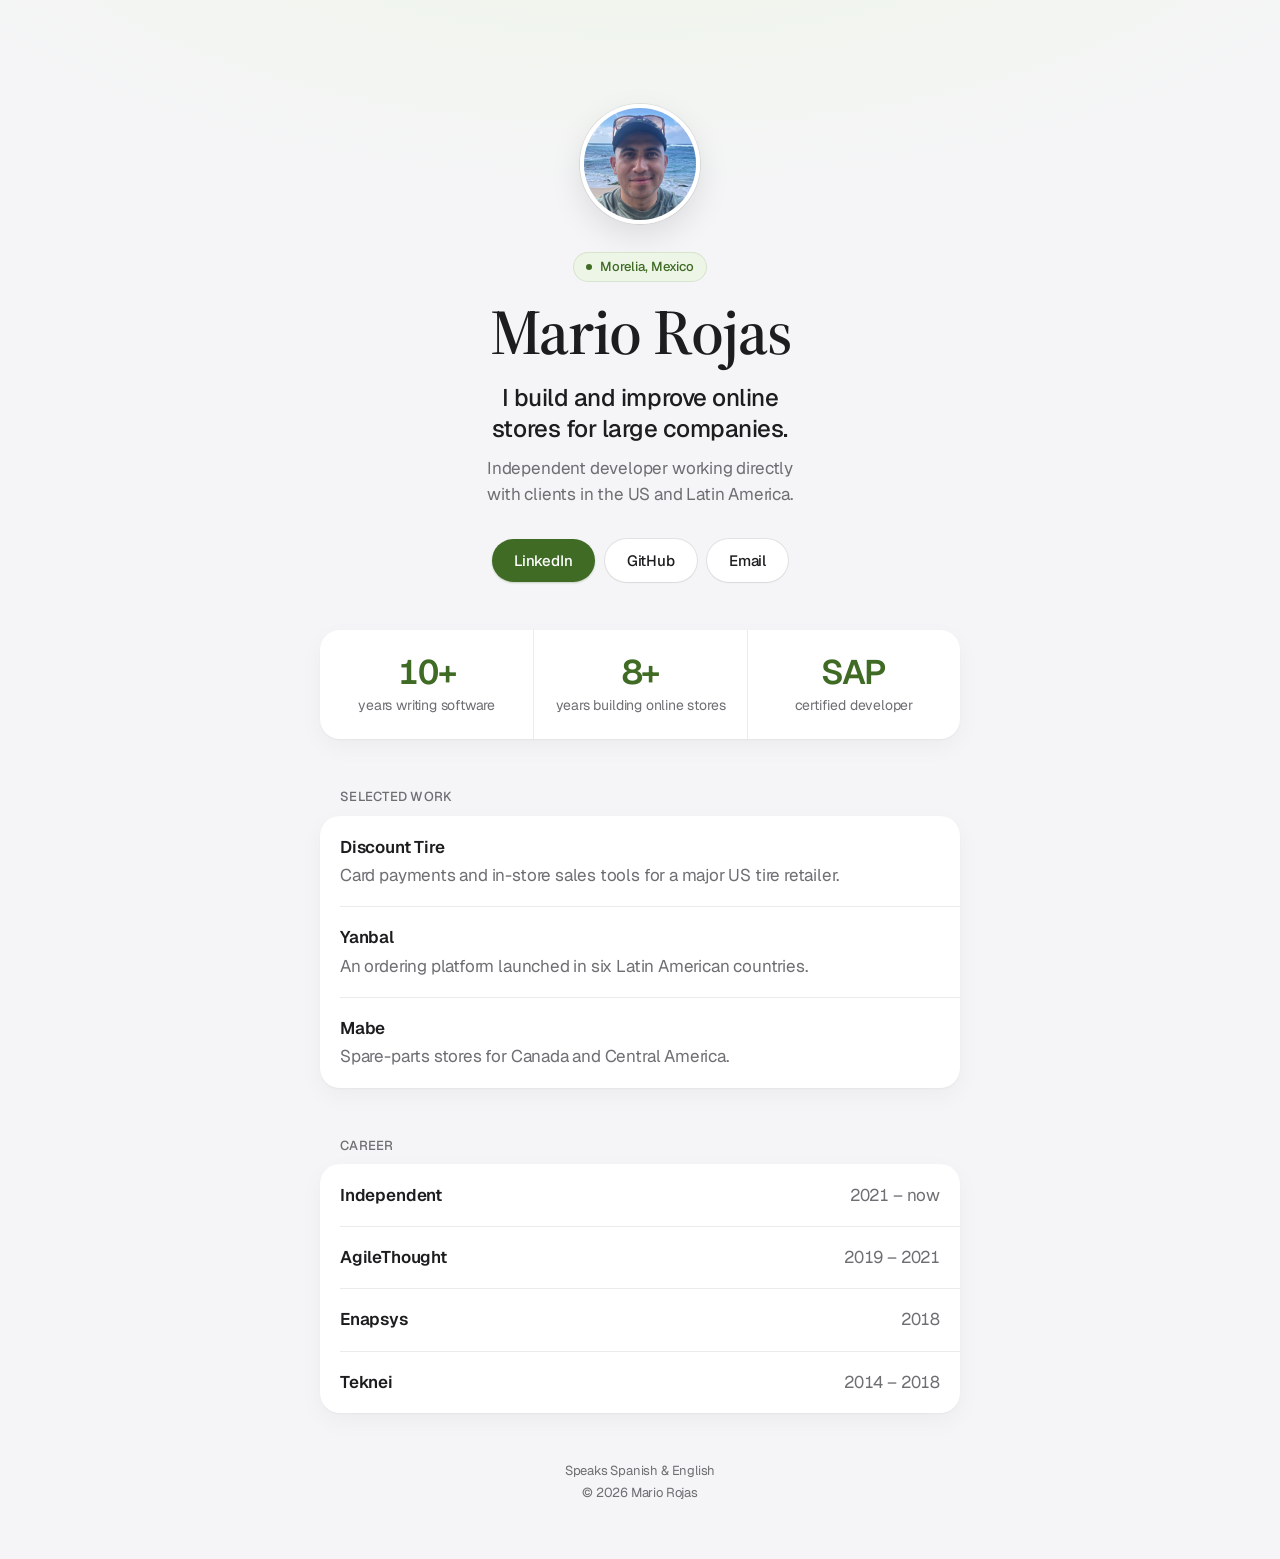
==== commit e82931d7: "Switch display serif to Source Serif 4 and refine typography - Replace Fraunces with Source Serif 4 " ====
--- a/index.html
+++ b/index.html
@@ -17,7 +17,7 @@
     <link rel="icon" href="images/mario.jpg" type="image/jpeg">
     <link rel="apple-touch-icon" href="images/mario.jpg">
 
-    <link rel="preload" href="fonts/fraunces-variable.woff2" as="font" type="font/woff2" crossorigin>
+    <link rel="preload" href="fonts/source-serif-4-variable.woff2" as="font" type="font/woff2" crossorigin>
     <link rel="preload" href="fonts/geist-variable.woff2" as="font" type="font/woff2" crossorigin>
     <link rel="stylesheet" href="styles.css">
 </head>
--- a/styles.css
+++ b/styles.css
@@ -1,8 +1,8 @@
 /* Self-hosted fonts (SIL Open Font License) */
 @font-face {
-    font-family: "Fraunces";
-    src: url("fonts/fraunces-variable.woff2") format("woff2");
-    font-weight: 100 900;
+    font-family: "Source Serif 4";
+    src: url("fonts/source-serif-4-variable.woff2") format("woff2");
+    font-weight: 200 900;
     font-style: normal;
     font-display: swap;
 }
@@ -16,7 +16,7 @@
 }
 
 :root {
-    --font-display: "Fraunces", Georgia, "Times New Roman", serif;
+    --font-display: "Source Serif 4", Georgia, "Times New Roman", serif;
     --font-body: "Geist", -apple-system, BlinkMacSystemFont, "Segoe UI", sans-serif;
 
     /* Neutrals */
@@ -127,7 +127,8 @@
     font-family: var(--font-display);
     font-size: 64px;
     font-weight: 600;
-    letter-spacing: -0.025em;
+    font-optical-sizing: auto;
+    letter-spacing: -0.02em;
     line-height: 1;
 }
 
@@ -215,10 +216,10 @@
 }
 
 .fact strong {
-    font-family: var(--font-display);
     font-size: 34px;
     font-weight: 600;
-    letter-spacing: -0.02em;
+    font-variant-numeric: tabular-nums;
+    letter-spacing: -0.03em;
     line-height: 1.1;
     color: var(--mint-deep);
 }
@@ -298,6 +299,16 @@
     color: var(--muted);
 }
 
+@media (prefers-reduced-motion: reduce) {
+    .btn {
+        transition: none;
+    }
+
+    .btn:hover {
+        transform: none;
+    }
+}
+
 /* Small screens */
 @media (max-width: 560px) {
     .page {
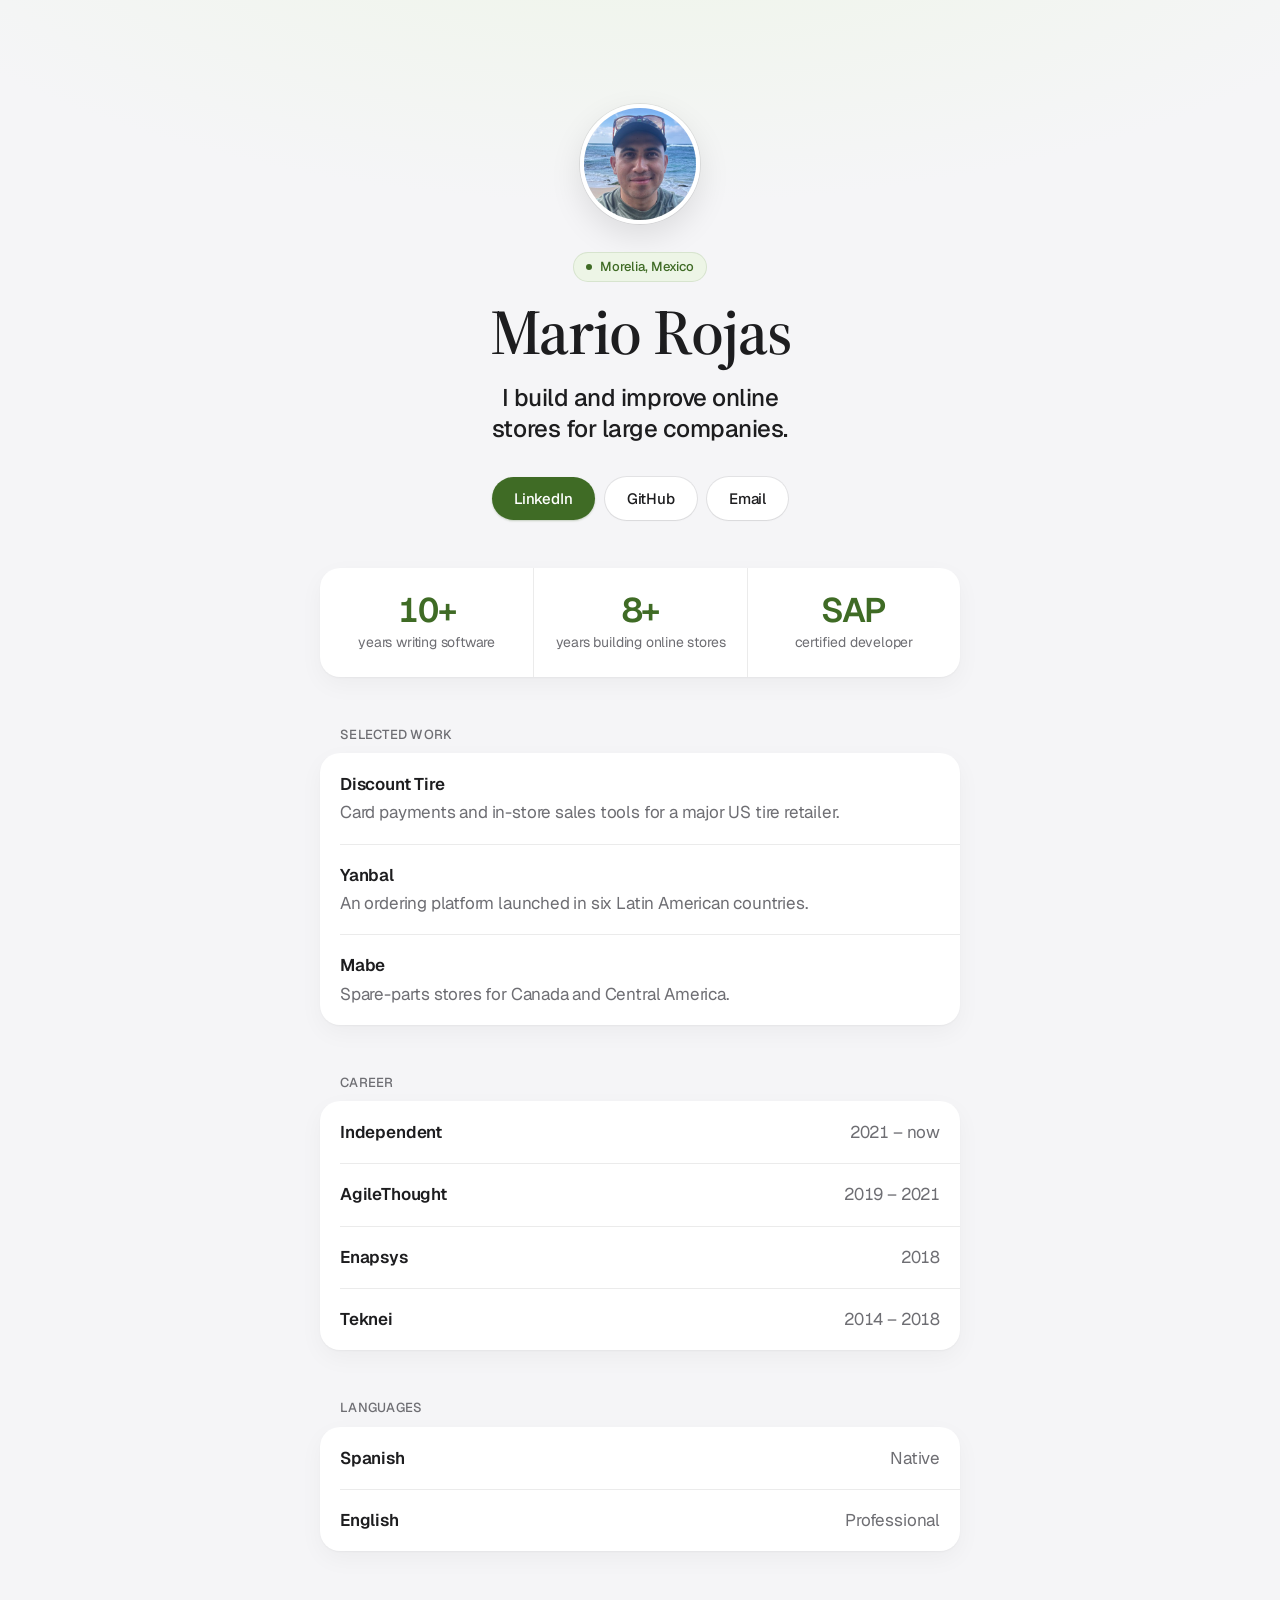
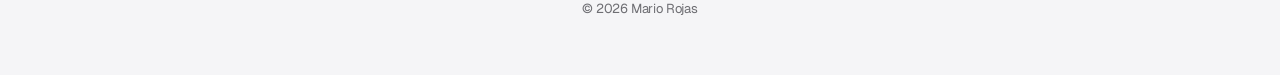
==== commit 36e3a975: "Trim hero copy and move languages into their own section Remove the client-location sentence under t" ====
--- a/index.html
+++ b/index.html
@@ -28,7 +28,6 @@
             <p class="tag"><span class="dot" aria-hidden="true"></span>Morelia, Mexico</p>
             <h1>Mario Rojas</h1>
             <p class="lead">I build and improve online stores for large companies.</p>
-            <p class="sub">Independent developer working directly with clients in the US and Latin America.</p>
             <nav class="actions" aria-label="Contact">
                 <a class="btn btn-primary" href="https://www.linkedin.com/in/mariorojasmx" target="_blank" rel="noopener noreferrer">LinkedIn</a>
                 <a class="btn" href="https://github.com/mariorojas" target="_blank" rel="noopener noreferrer">GitHub</a>
@@ -70,8 +69,15 @@
             </ul>
         </section>
 
+        <section class="group" aria-labelledby="languages-title">
+            <h2 id="languages-title">Languages</h2>
+            <ul class="card list list-row">
+                <li><span class="name">Spanish</span><span class="level">Native</span></li>
+                <li><span class="name">English</span><span class="level">Professional</span></li>
+            </ul>
+        </section>
+
         <footer class="footer">
-            <p>Speaks Spanish &amp; English</p>
             <p>&copy; 2026 Mario Rojas</p>
         </footer>
     </main>
--- a/styles.css
+++ b/styles.css
@@ -142,13 +142,6 @@
     text-wrap: balance;
 }
 
-.sub {
-    color: var(--muted);
-    margin-top: 10px;
-    max-width: 44ch;
-    text-wrap: balance;
-}
-
 .actions {
     display: flex;
     flex-wrap: wrap;
@@ -280,7 +273,8 @@
 }
 
 .desc,
-.year {
+.year,
+.level {
     color: var(--muted);
 }
 
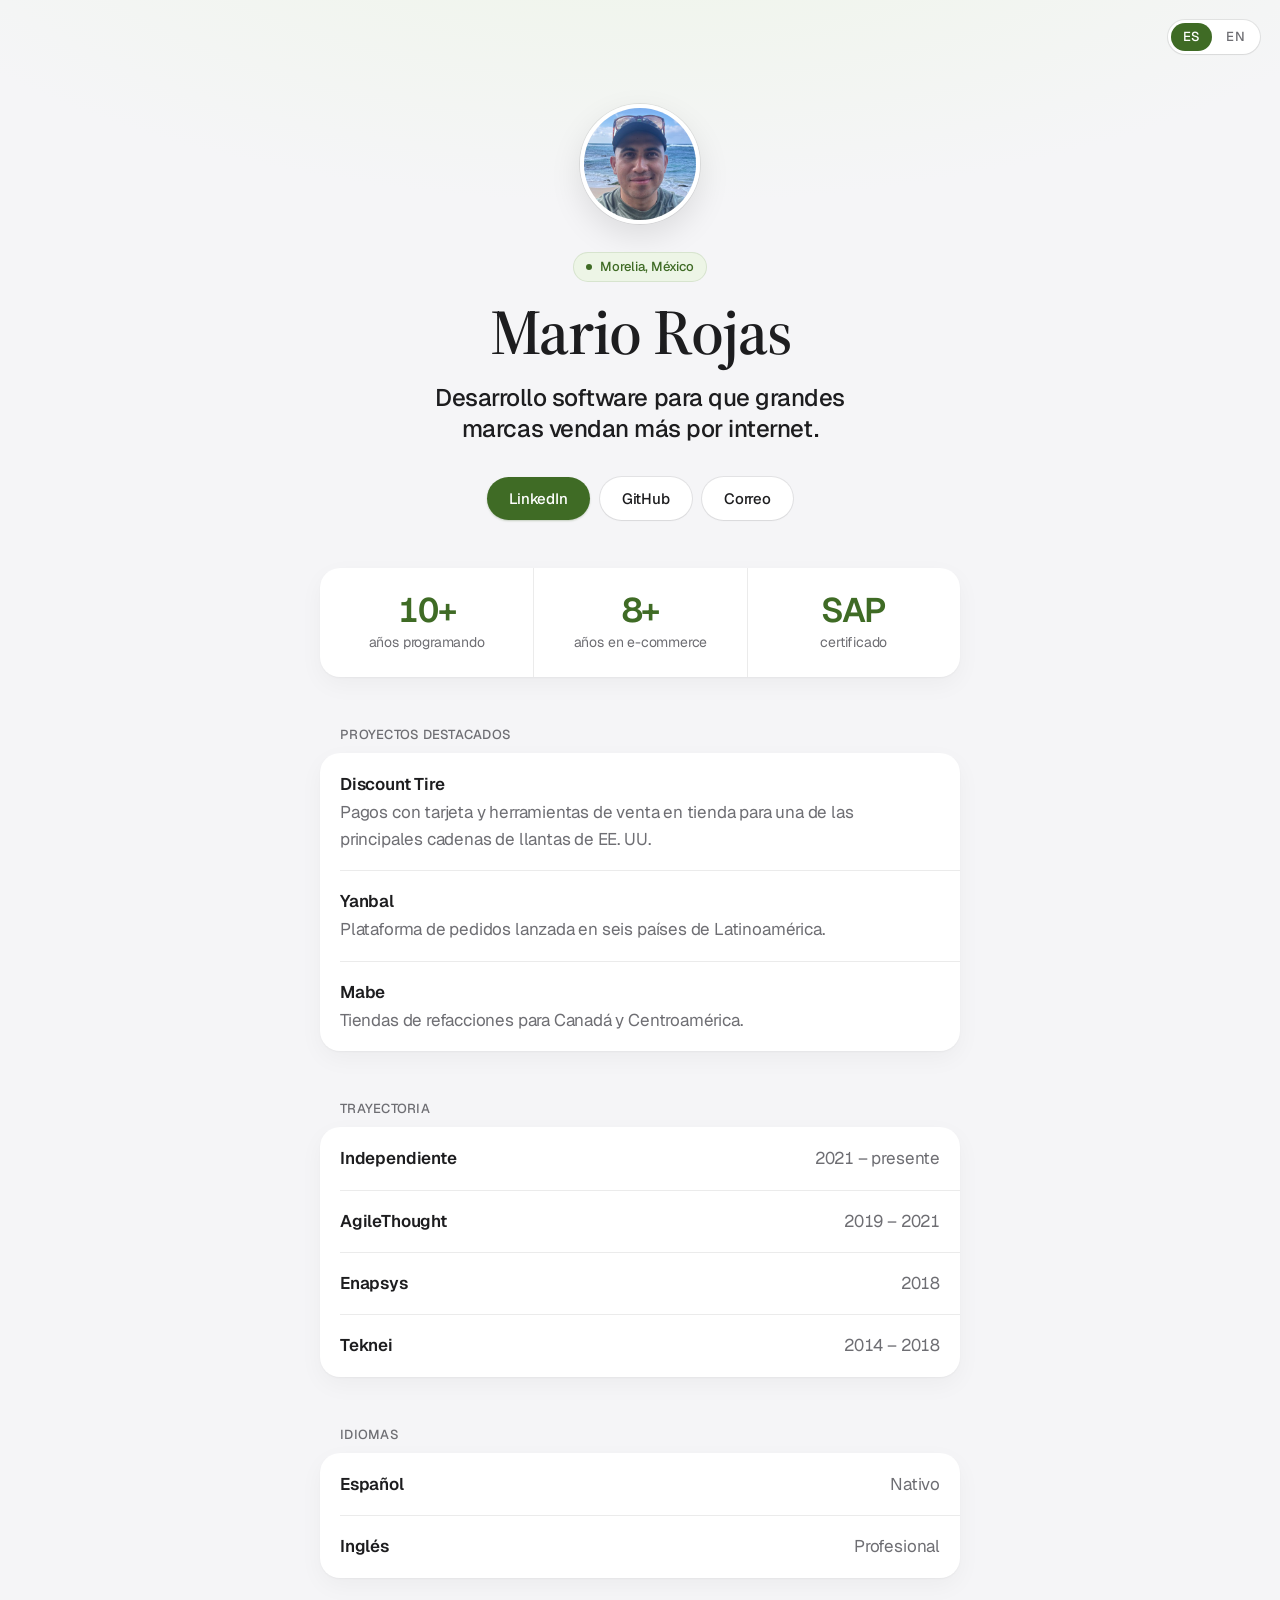
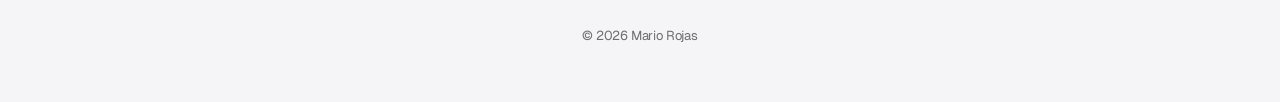
==== commit 63d896e9: "Make Spanish the default language and add an English version - Translate the main page to Spanish an" ====
--- a/index.html
+++ b/index.html
@@ -1,15 +1,22 @@
 <!DOCTYPE html>
-<html lang="en">
+<html lang="es">
 <head>
     <meta charset="UTF-8">
     <meta name="viewport" content="width=device-width, initial-scale=1.0">
     <title>Mario Rojas</title>
-    <meta name="description" content="Mario Rojas — independent developer who builds and improves online stores for large companies in the US and Latin America.">
+    <meta name="description" content="Mario Rojas — desarrollador independiente que crea y mejora tiendas por internet para grandes empresas de Estados Unidos y Latinoamérica.">
     <meta name="theme-color" content="#f5f5f7">
 
+    <link rel="canonical" href="https://mariorojas.github.io/">
+    <link rel="alternate" hreflang="es" href="https://mariorojas.github.io/">
+    <link rel="alternate" hreflang="en" href="https://mariorojas.github.io/en/">
+    <link rel="alternate" hreflang="x-default" href="https://mariorojas.github.io/">
+
     <meta property="og:type" content="website">
+    <meta property="og:locale" content="es_MX">
+    <meta property="og:locale:alternate" content="en_US">
     <meta property="og:title" content="Mario Rojas">
-    <meta property="og:description" content="I build and improve online stores for large companies.">
+    <meta property="og:description" content="Desarrollo software para que grandes marcas vendan más por internet.">
     <meta property="og:image" content="https://mariorojas.github.io/images/mario.jpg">
     <meta property="og:url" content="https://mariorojas.github.io/">
     <meta name="twitter:card" content="summary">
@@ -22,47 +29,52 @@
     <link rel="stylesheet" href="styles.css">
 </head>
 <body>
+    <nav class="lang" aria-label="Idioma">
+        <a href="./" hreflang="es" lang="es" aria-label="Español" aria-current="page">ES</a>
+        <a href="en/" hreflang="en" lang="en" aria-label="English">EN</a>
+    </nav>
+
     <main class="page">
         <header class="hero">
-            <img class="avatar" src="images/mario.jpg" width="120" height="120" alt="Portrait of Mario Rojas at the beach">
-            <p class="tag"><span class="dot" aria-hidden="true"></span>Morelia, Mexico</p>
+            <img class="avatar" src="images/mario.jpg" width="120" height="120" alt="Retrato de Mario Rojas en la playa">
+            <p class="tag"><span class="dot" aria-hidden="true"></span>Morelia, México</p>
             <h1>Mario Rojas</h1>
-            <p class="lead">I build and improve online stores for large companies.</p>
-            <nav class="actions" aria-label="Contact">
+            <p class="lead">Desarrollo software para que grandes marcas vendan más por internet.</p>
+            <nav class="actions" aria-label="Contacto">
                 <a class="btn btn-primary" href="https://www.linkedin.com/in/mariorojasmx" target="_blank" rel="noopener noreferrer">LinkedIn</a>
                 <a class="btn" href="https://github.com/mariorojas" target="_blank" rel="noopener noreferrer">GitHub</a>
-                <a class="btn" id="email" href="#" data-u="sajoroiram" data-d="moc.kooltuo">Email</a>
+                <a class="btn" id="email" href="#" data-u="sajoroiram" data-d="moc.kooltuo">Correo</a>
             </nav>
         </header>
 
-        <section class="facts" aria-label="At a glance">
-            <div class="fact"><strong>10+</strong><span>years writing software</span></div>
-            <div class="fact"><strong>8+</strong><span>years building online stores</span></div>
-            <div class="fact"><strong>SAP</strong><span>certified developer</span></div>
+        <section class="facts" aria-label="En resumen">
+            <div class="fact"><strong>10+</strong><span>años programando</span></div>
+            <div class="fact"><strong>8+</strong><span>años en <span class="nowrap">e-commerce</span></span></div>
+            <div class="fact"><strong>SAP</strong><span>certificado</span></div>
         </section>
 
         <section class="group" aria-labelledby="work-title">
-            <h2 id="work-title">Selected work</h2>
+            <h2 id="work-title">Proyectos destacados</h2>
             <ul class="card list">
                 <li>
                     <span class="name">Discount Tire</span>
-                    <span class="desc">Card payments and in-store sales tools for a major US tire retailer.</span>
+                    <span class="desc">Pagos con tarjeta y herramientas de venta en tienda para una de las principales cadenas de llantas de EE.&nbsp;UU.</span>
                 </li>
                 <li>
                     <span class="name">Yanbal</span>
-                    <span class="desc">An ordering platform launched in six Latin American countries.</span>
+                    <span class="desc">Plataforma de pedidos lanzada en seis países de Latinoamérica.</span>
                 </li>
                 <li>
                     <span class="name">Mabe</span>
-                    <span class="desc">Spare-parts stores for Canada and Central America.</span>
+                    <span class="desc">Tiendas de refacciones para Canadá y Centroamérica.</span>
                 </li>
             </ul>
         </section>
 
         <section class="group" aria-labelledby="career-title">
-            <h2 id="career-title">Career</h2>
+            <h2 id="career-title">Trayectoria</h2>
             <ul class="card list list-row">
-                <li><span class="name">Independent</span><span class="year">2021 – now</span></li>
+                <li><span class="name">Independiente</span><span class="year">2021 – presente</span></li>
                 <li><span class="name">AgileThought</span><span class="year">2019 – 2021</span></li>
                 <li><span class="name">Enapsys</span><span class="year">2018</span></li>
                 <li><span class="name">Teknei</span><span class="year">2014 – 2018</span></li>
@@ -70,10 +82,10 @@
         </section>
 
         <section class="group" aria-labelledby="languages-title">
-            <h2 id="languages-title">Languages</h2>
+            <h2 id="languages-title">Idiomas</h2>
             <ul class="card list list-row">
-                <li><span class="name">Spanish</span><span class="level">Native</span></li>
-                <li><span class="name">English</span><span class="level">Professional</span></li>
+                <li><span class="name">Español</span><span class="level">Nativo</span></li>
+                <li><span class="name">Inglés</span><span class="level">Profesional</span></li>
             </ul>
         </section>
 
@@ -83,8 +95,8 @@
     </main>
 
     <script>
-        // The address is stored reversed and split, and only assembled when a person clicks,
-        // so bots that scrape the HTML for email addresses find nothing.
+        // La dirección se guarda invertida y separada, y solo se arma cuando una persona hace clic,
+        // así los bots que buscan correos en el HTML no encuentran nada.
         (function () {
             var link = document.getElementById('email');
             var flip = function (s) { return s.split('').reverse().join(''); };
--- a/styles.css
+++ b/styles.css
@@ -82,6 +82,49 @@
     gap: 48px;
 }
 
+/* Language switcher */
+.lang {
+    position: absolute;
+    top: 20px;
+    right: 20px;
+    z-index: 10;
+    display: flex;
+    gap: 2px;
+    padding: 3px;
+    background: var(--surface);
+    border-radius: 999px;
+    box-shadow: 0 0 0 1px var(--hairline), 0 1px 2px rgba(0, 0, 0, 0.04);
+}
+
+.lang a {
+    display: block;
+    min-width: 40px;
+    padding: 5px 12px;
+    border-radius: 999px;
+    font-size: 13px;
+    font-weight: 500;
+    letter-spacing: 0.02em;
+    line-height: 1.4;
+    text-align: center;
+    text-decoration: none;
+    color: var(--muted);
+    transition: color 0.2s var(--ease), background 0.2s var(--ease);
+}
+
+.lang a:hover {
+    color: var(--ink);
+}
+
+.lang a[aria-current="page"] {
+    background: var(--mint-deep);
+    color: #fff;
+}
+
+.lang a:focus-visible {
+    outline: 2px solid var(--mint-deep);
+    outline-offset: 2px;
+}
+
 /* Hero */
 .hero {
     display: flex;
@@ -217,7 +260,7 @@
     color: var(--mint-deep);
 }
 
-.fact span {
+.fact > span {
     font-size: 14px;
     color: var(--muted);
     line-height: 1.4;
@@ -283,6 +326,10 @@
     white-space: nowrap;
 }
 
+.nowrap {
+    white-space: nowrap;
+}
+
 /* Footer */
 .footer {
     display: flex;
@@ -305,8 +352,13 @@
 
 /* Small screens */
 @media (max-width: 560px) {
+    .lang {
+        top: 16px;
+        right: 16px;
+    }
+
     .page {
-        padding: 64px 16px 40px;
+        padding: 72px 16px 40px;
         gap: 40px;
     }
 
@@ -331,7 +383,7 @@
         font-size: 28px;
     }
 
-    .fact span {
+    .fact > span {
         font-size: 13px;
     }
 }
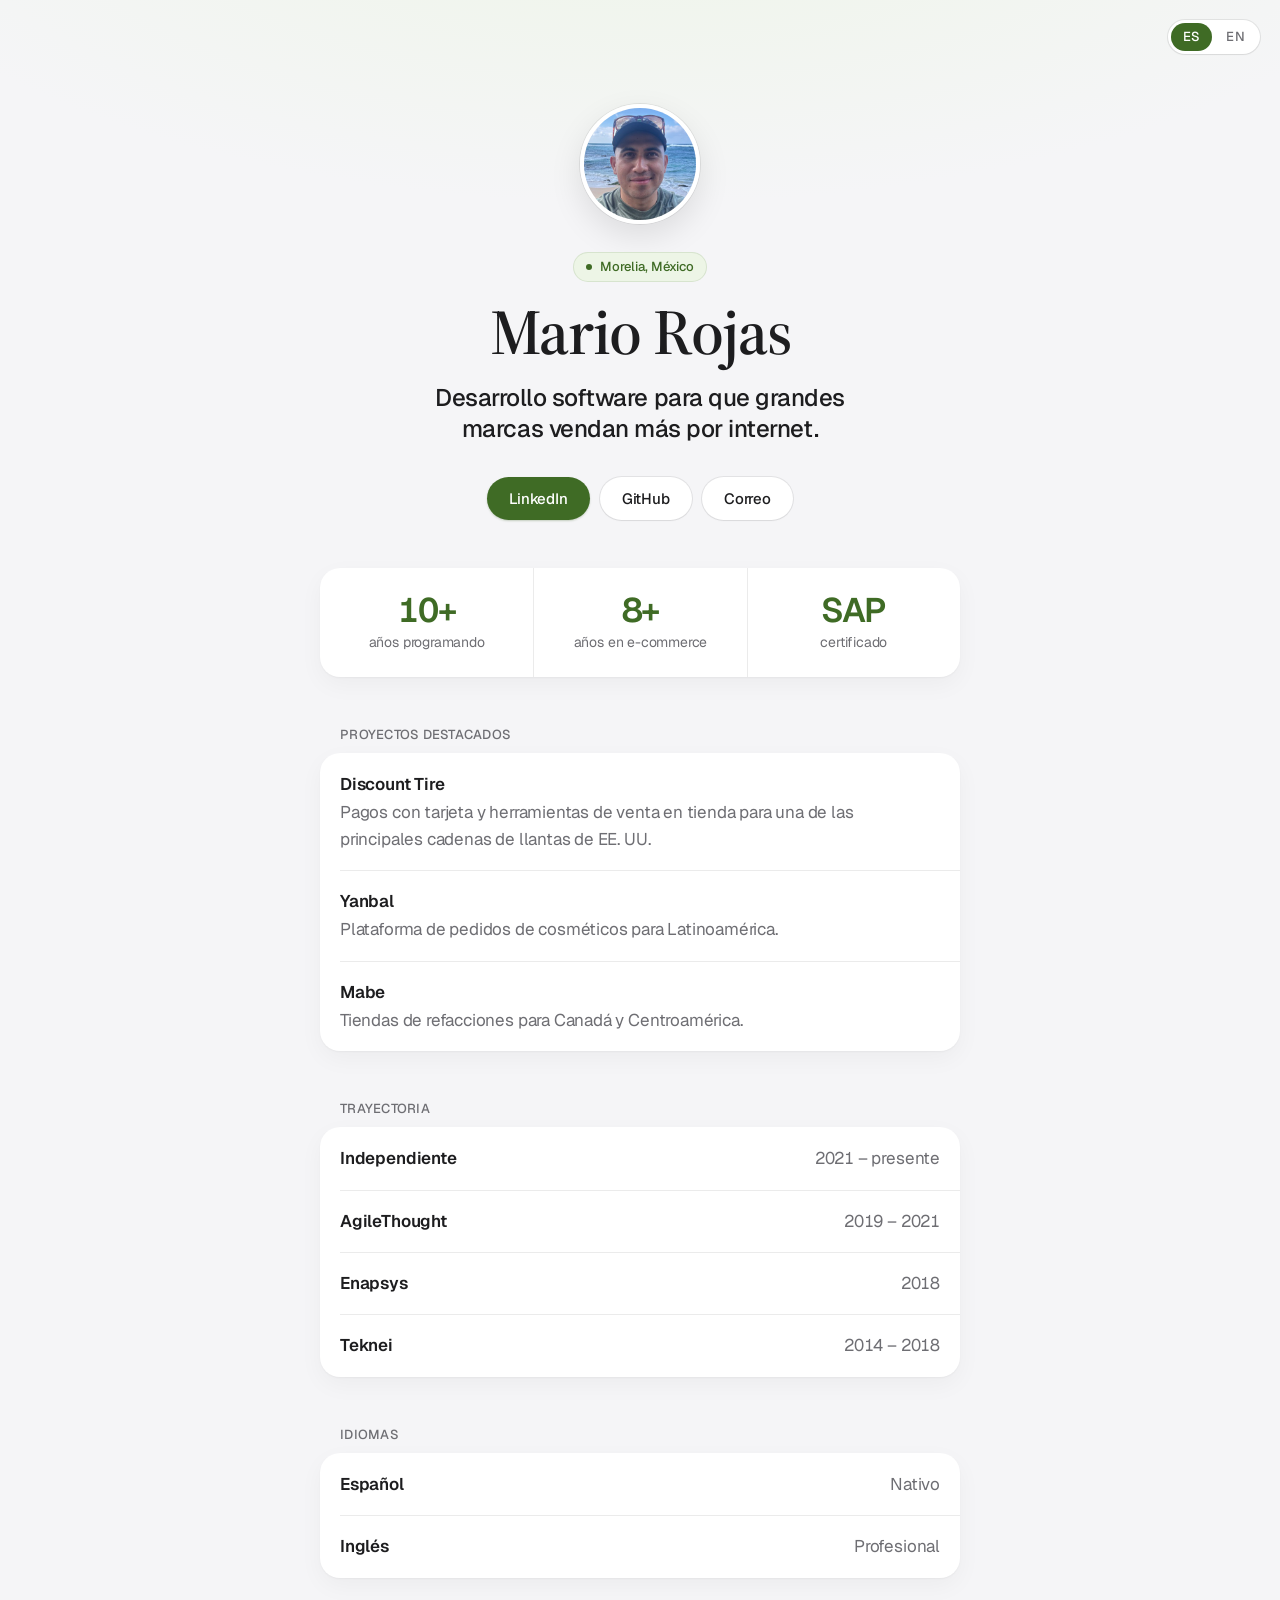
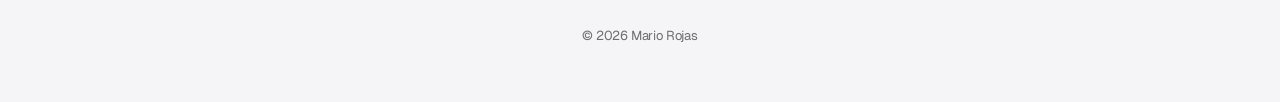
==== commit 9b007a06: "Clarify the Yanbal project description - Say it is a cosmetics ordering platform, in Spanish and Eng" ====
--- a/index.html
+++ b/index.html
@@ -62,7 +62,7 @@
                 </li>
                 <li>
                     <span class="name">Yanbal</span>
-                    <span class="desc">Plataforma de pedidos lanzada en seis países de Latinoamérica.</span>
+                    <span class="desc">Plataforma de pedidos de cosméticos para Latinoamérica.</span>
                 </li>
                 <li>
                     <span class="name">Mabe</span>
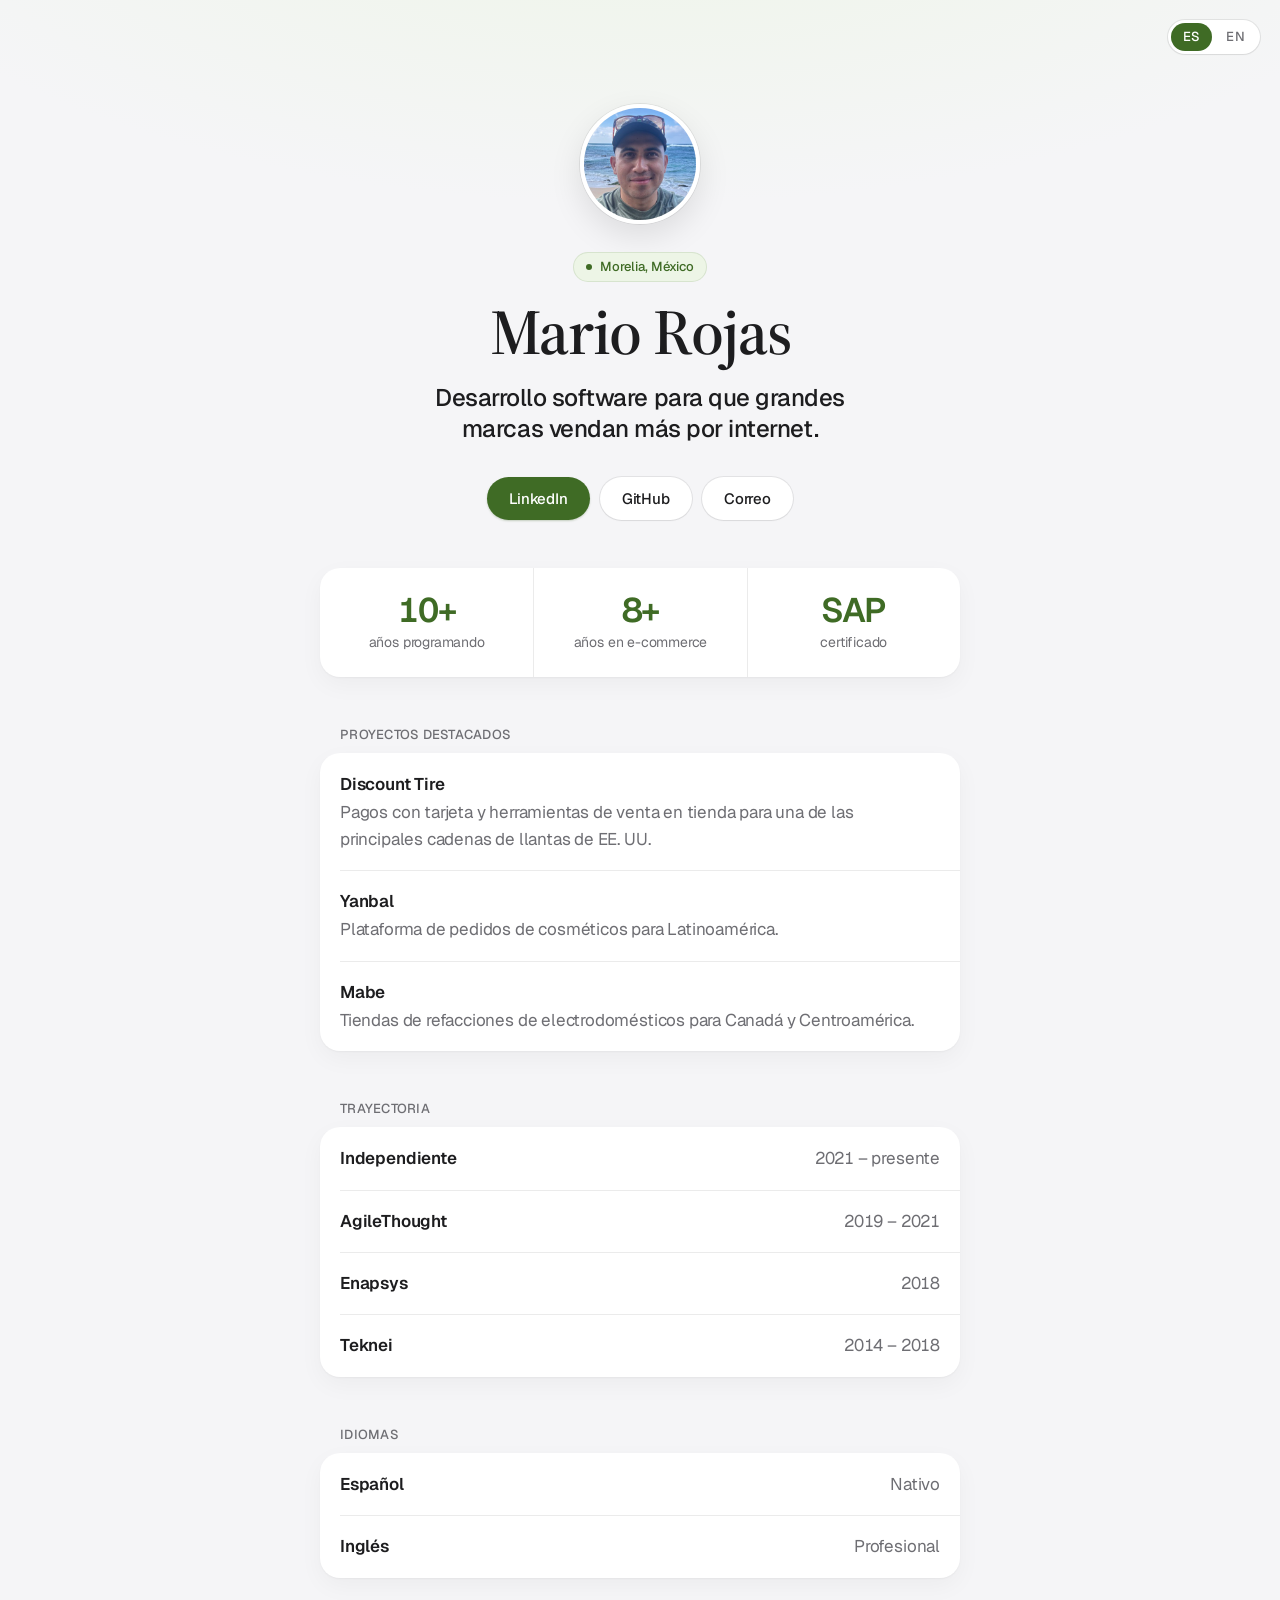
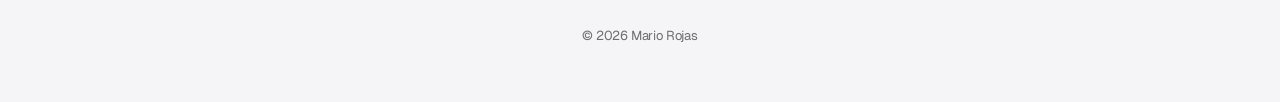
==== commit 52f744b6: "Clarify the Mabe project description - Say the stores sell home-appliance spare parts, in Spanish an" ====
--- a/index.html
+++ b/index.html
@@ -66,7 +66,7 @@
                 </li>
                 <li>
                     <span class="name">Mabe</span>
-                    <span class="desc">Tiendas de refacciones para Canadá y Centroamérica.</span>
+                    <span class="desc">Tiendas de refacciones de electrodomésticos para Canadá y Centroamérica.</span>
                 </li>
             </ul>
         </section>
